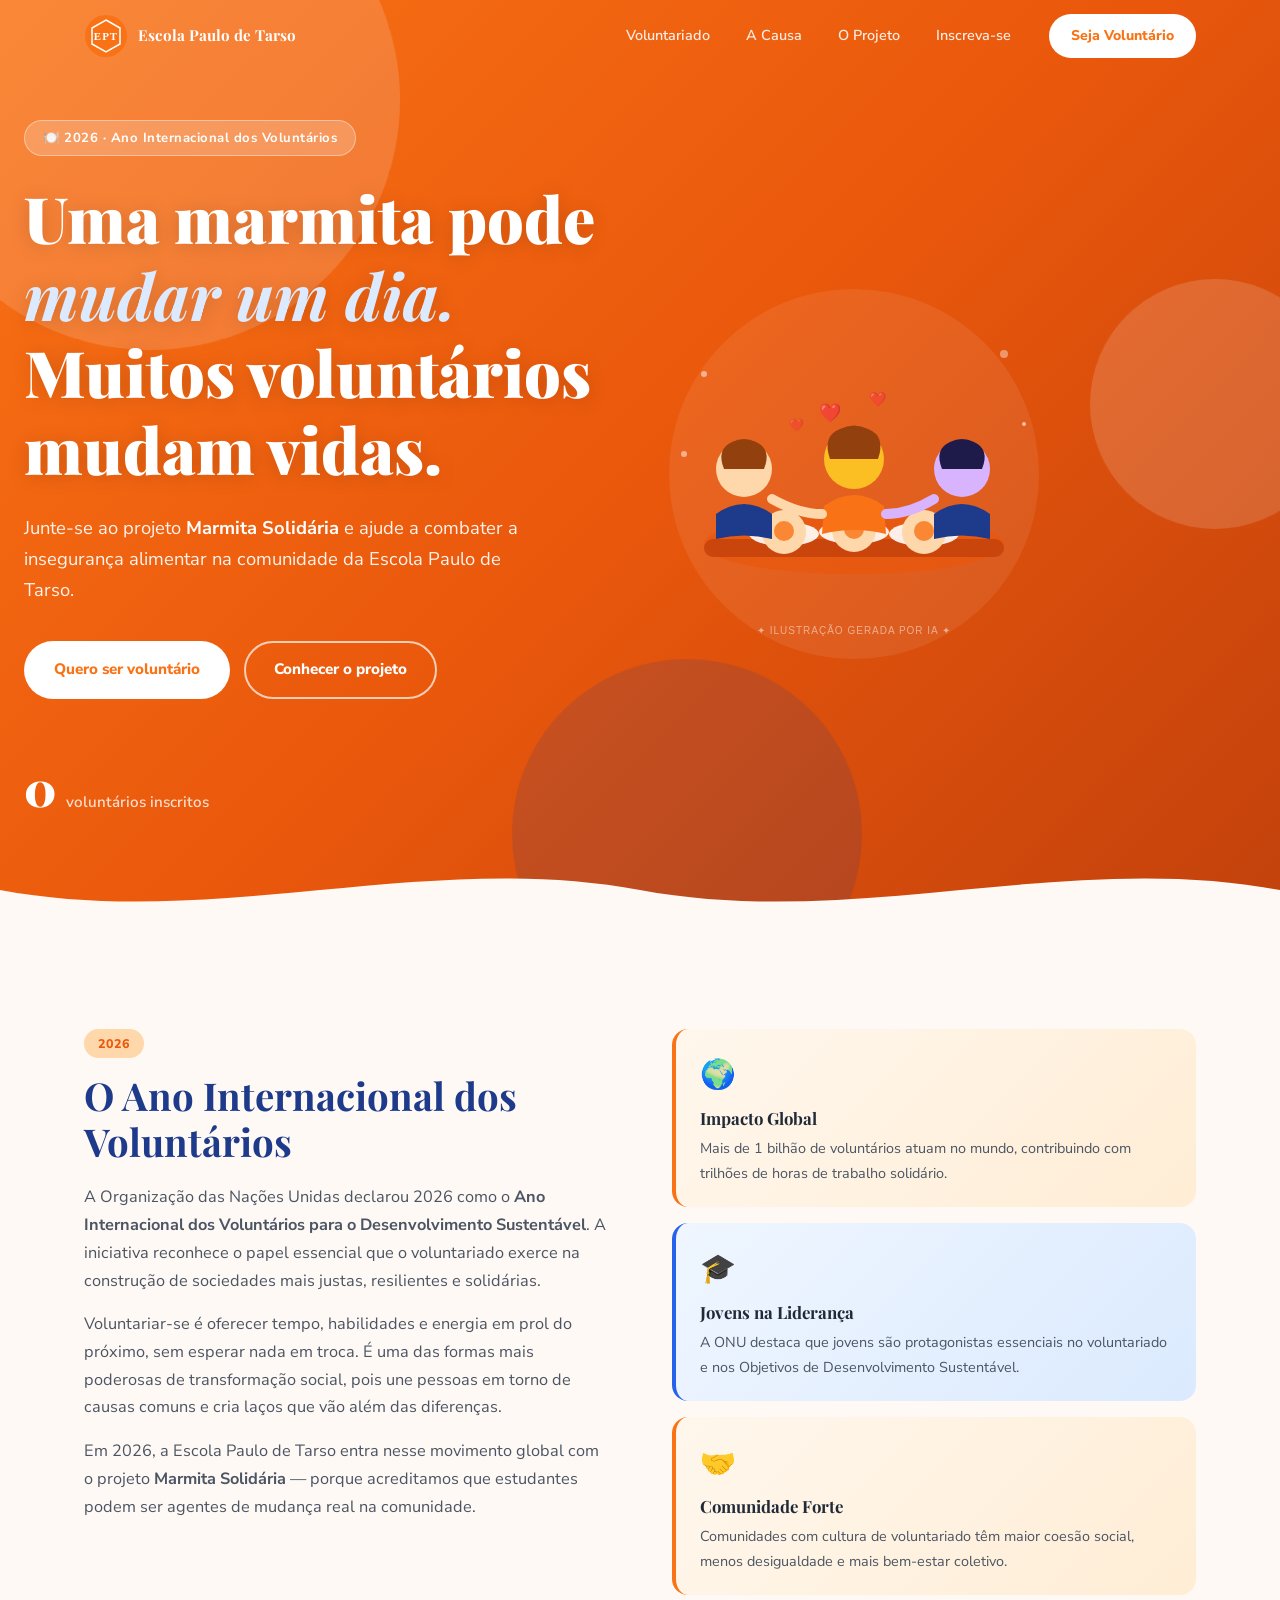
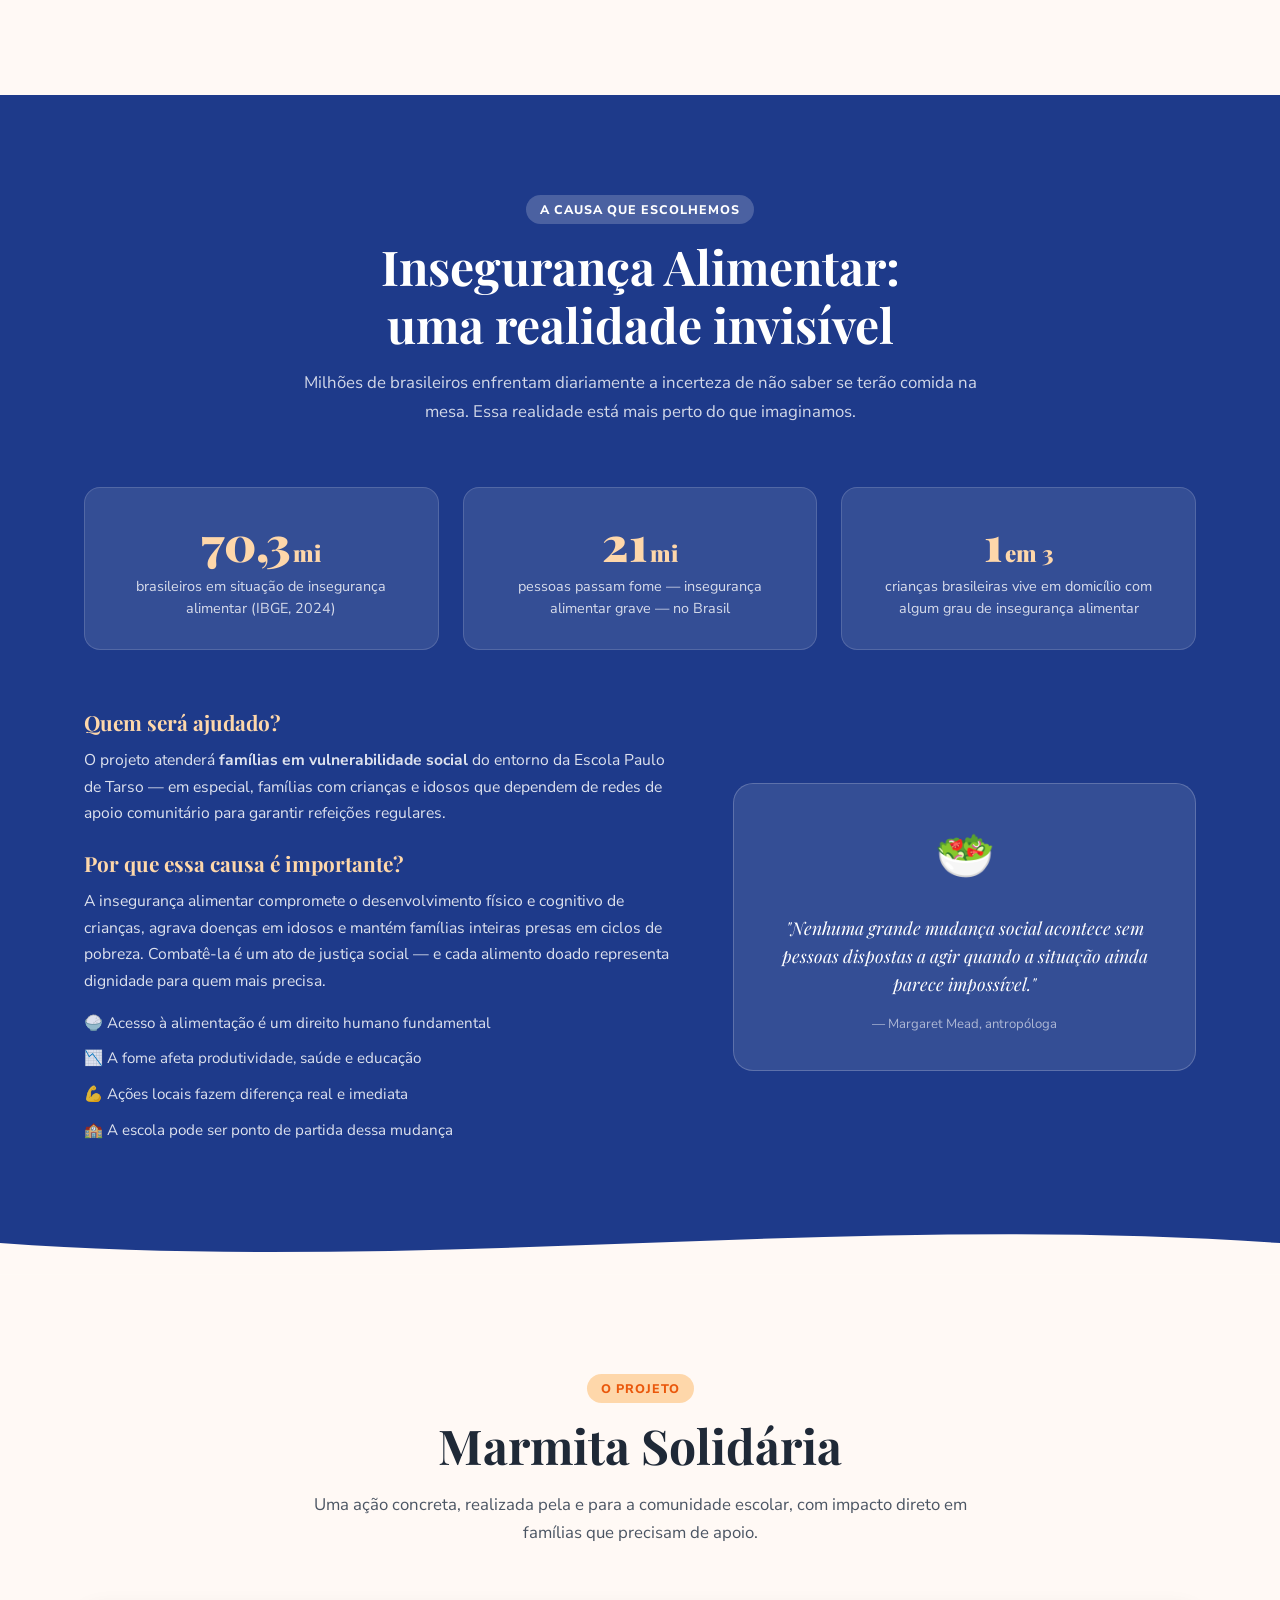
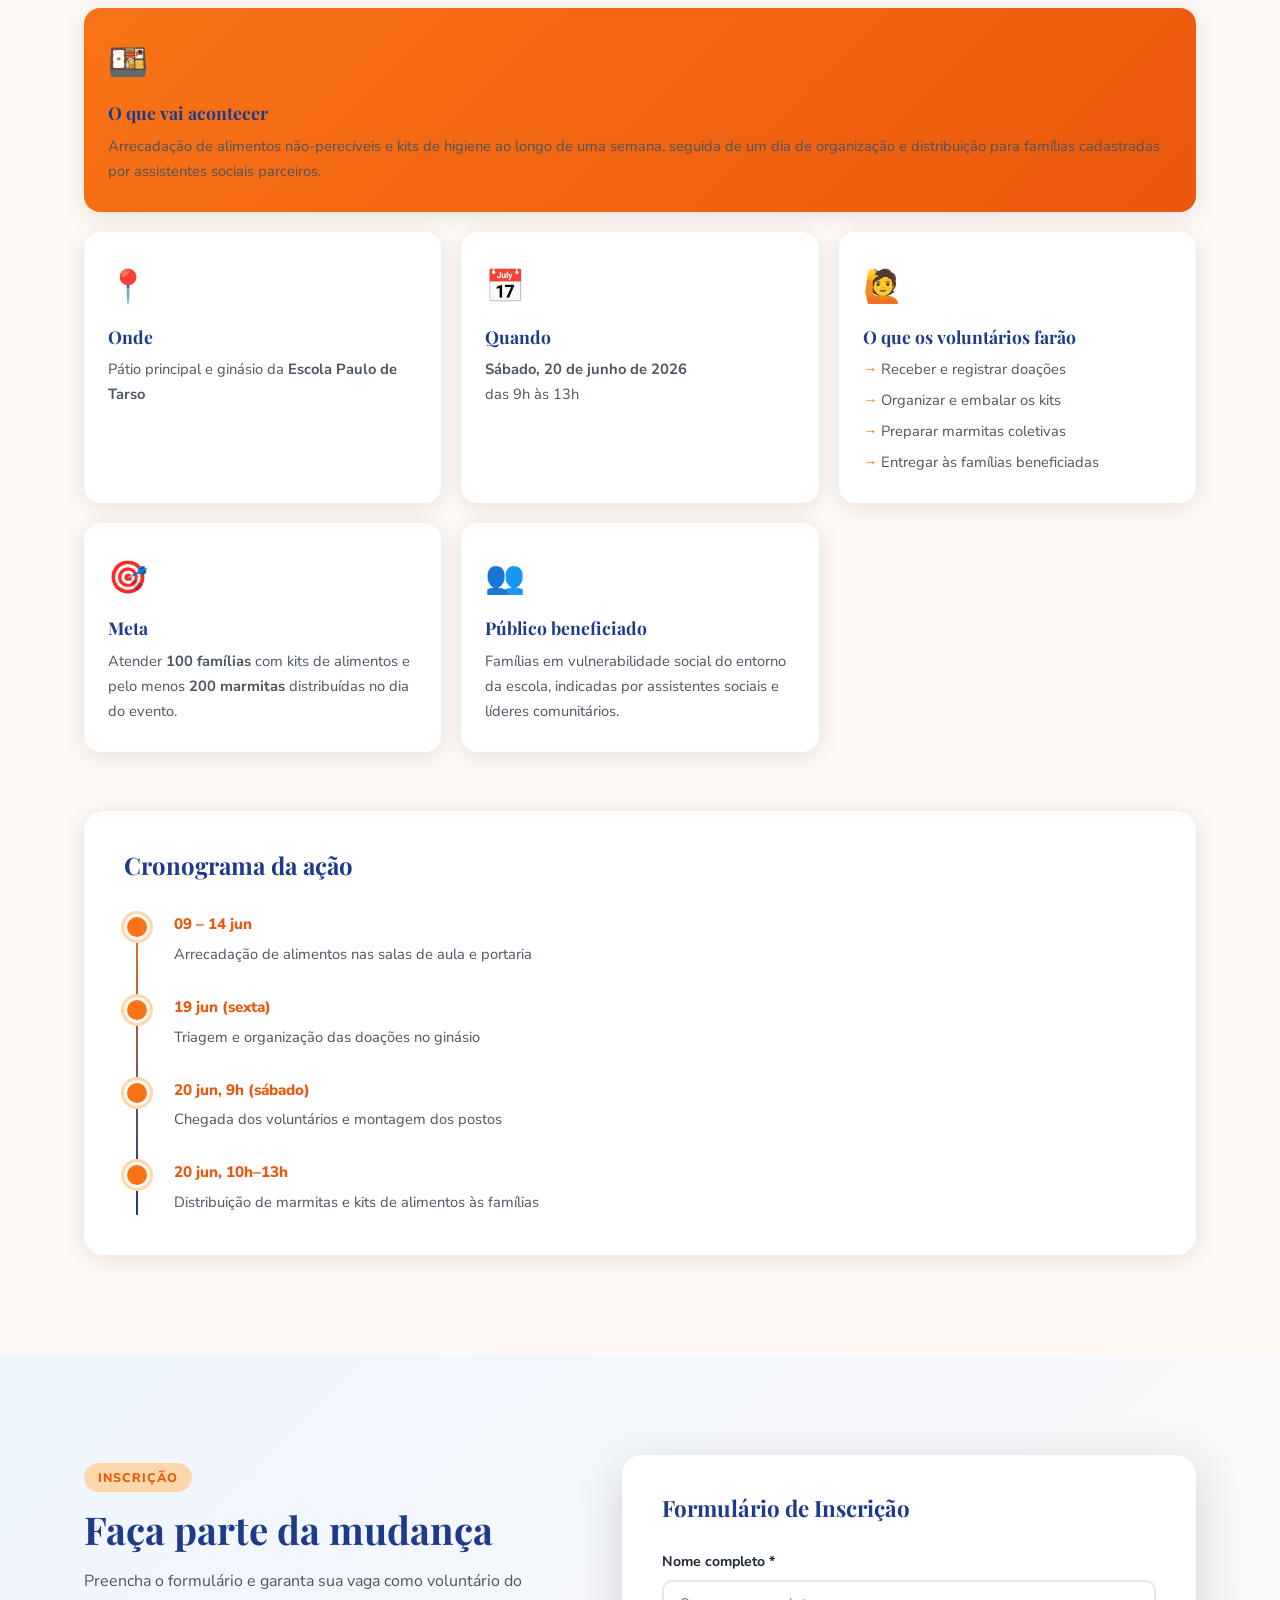
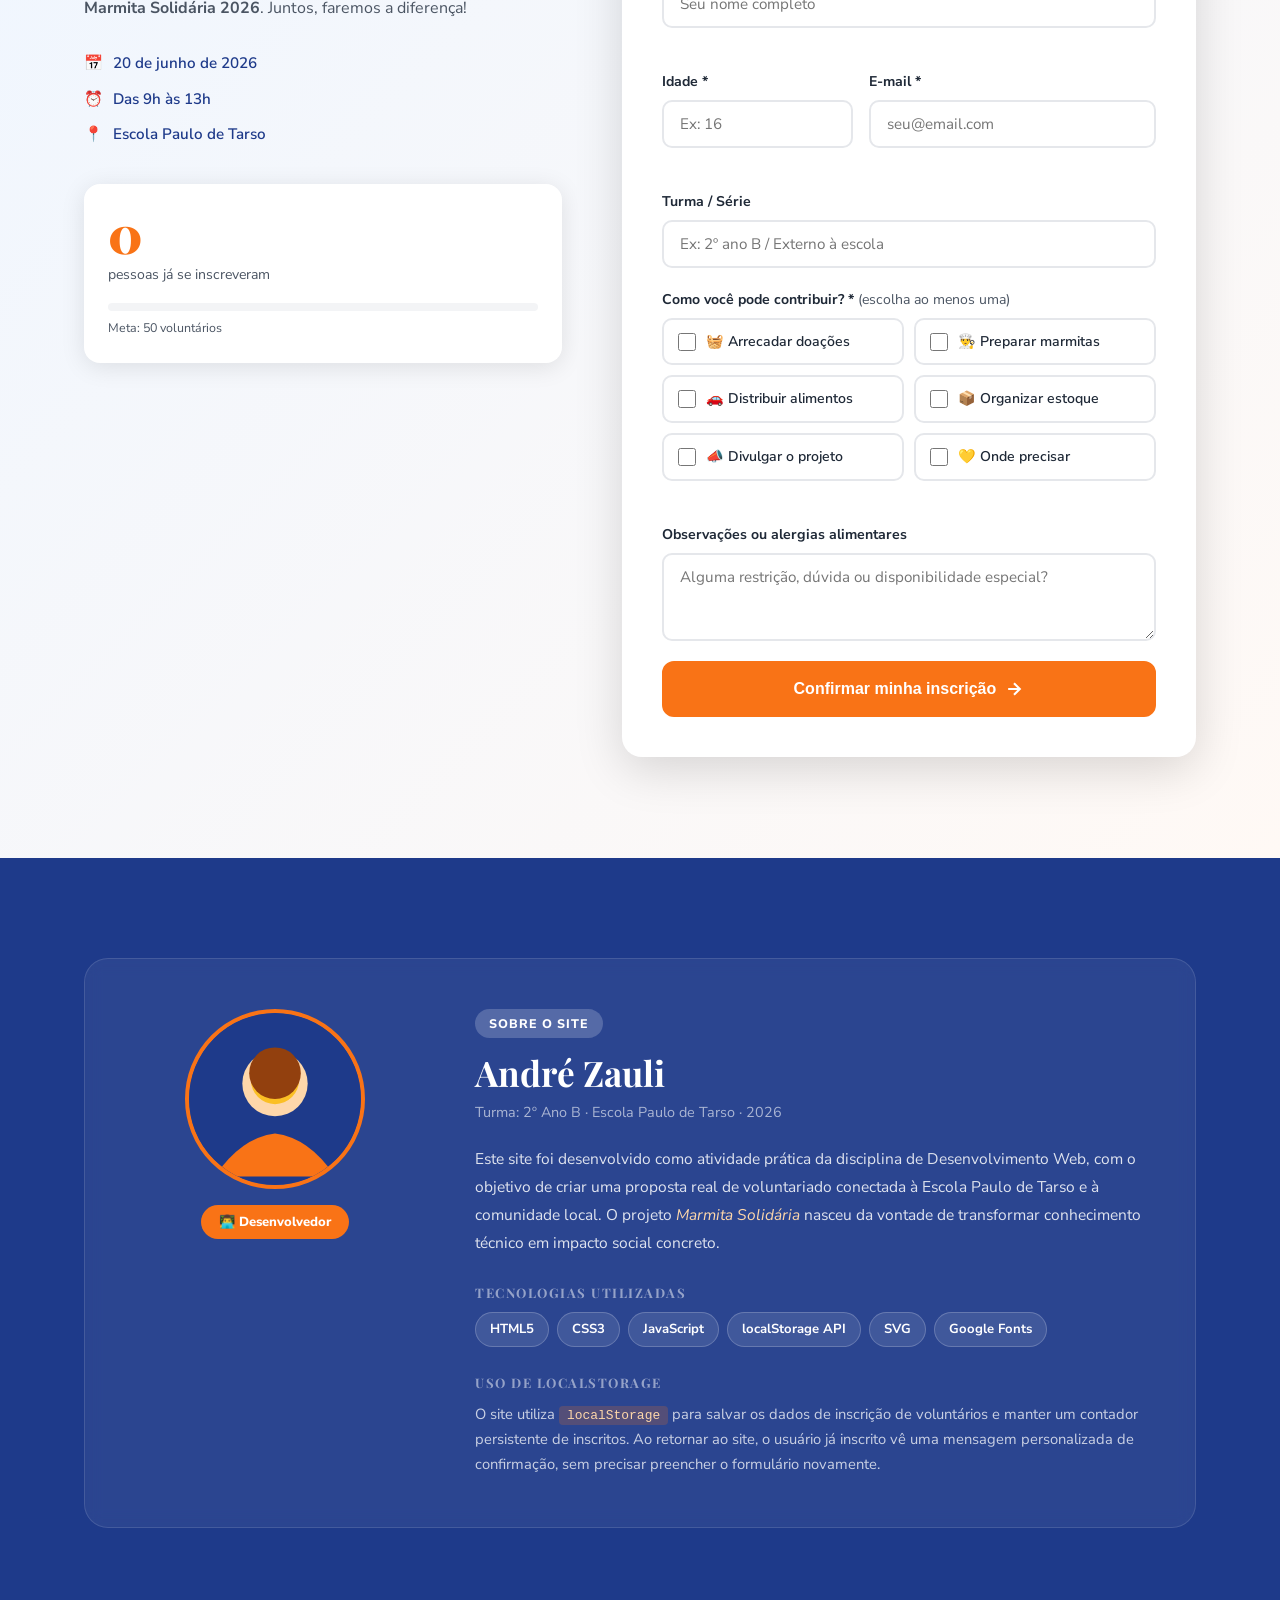
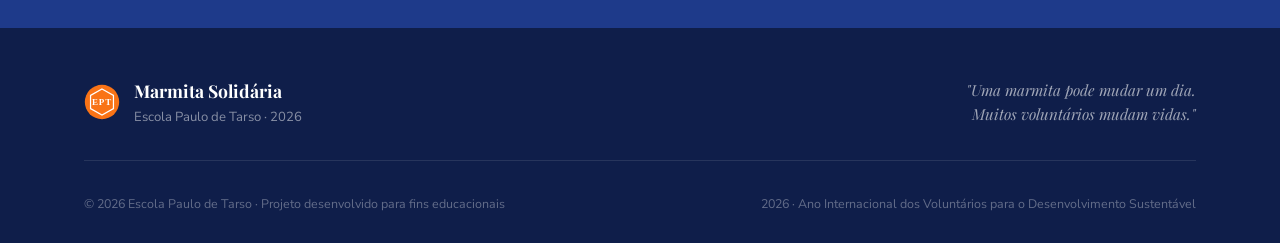
==== atividade_felipe/index.html @ 2a16c759 "atividade feita junto com a pasta" ====
<!DOCTYPE html>
<html lang="pt-BR">
<head>
  <meta charset="UTF-8" />
  <meta name="viewport" content="width=device-width, initial-scale=1.0" />
  <title>Marmita Solidária · Escola Paulo de Tarso</title>
  <link rel="preconnect" href="https://fonts.googleapis.com" />
  <link rel="preconnect" href="https://fonts.gstatic.com" crossorigin />
  <link href="https://fonts.googleapis.com/css2?family=Playfair+Display:ital,wght@0,700;0,900;1,400&family=Nunito+Sans:wght@300;400;600;700;800&display=swap" rel="stylesheet" />
  <link rel="stylesheet" href="style.css" />
</head>
<body>

  <!-- ═══════════ NAVBAR ═══════════ -->
  <nav id="navbar">
    <div class="nav-container">
      <a href="#hero" class="nav-logo">
        <svg width="44" height="44" viewBox="0 0 44 44" xmlns="http://www.w3.org/2000/svg">
          <circle cx="22" cy="22" r="21" fill="#F97316"/>
          <path d="M22 6 L36 14 L36 30 L22 38 L8 30 L8 14 Z" fill="none" stroke="#fff" stroke-width="1.5"/>
          <text x="22" y="26" text-anchor="middle" font-family="serif" font-weight="900" font-size="11" fill="#fff" letter-spacing="1">EPT</text>
        </svg>
        <span>Escola Paulo de Tarso</span>
      </a>
      <ul class="nav-links" id="navLinks">
        <li><a href="#voluntariado">Voluntariado</a></li>
        <li><a href="#causa">A Causa</a></li>
        <li><a href="#projeto">O Projeto</a></li>
        <li><a href="#formulario">Inscreva-se</a></li>
      </ul>
      <a href="#formulario" class="nav-cta">Seja Voluntário</a>
      <button class="nav-toggle" id="navToggle" aria-label="Abrir menu">
        <span></span><span></span><span></span>
      </button>
    </div>
  </nav>

  <!-- ═══════════ HERO ═══════════ -->
  <section id="hero">
    <div class="hero-blobs">
      <div class="blob b1"></div>
      <div class="blob b2"></div>
      <div class="blob b3"></div>
    </div>

    <div class="hero-content">
      <span class="badge">🍽️ 2026 · Ano Internacional dos Voluntários</span>
      <h1>
        Uma marmita pode<br>
        <em>mudar um dia.</em><br>
        Muitos voluntários<br>
        mudam vidas.
      </h1>
      <p class="hero-sub">
        Junte-se ao projeto <strong>Marmita Solidária</strong> e ajude a combater
        a insegurança alimentar na comunidade da Escola Paulo de Tarso.
      </p>
      <div class="hero-btns">
        <a href="#formulario" class="btn btn-white">Quero ser voluntário</a>
        <a href="#projeto" class="btn btn-outline-white">Conhecer o projeto</a>
      </div>
      <div class="hero-counter">
        <span class="counter-num" id="heroCounter">0</span>
        <span class="counter-lbl">voluntários inscritos</span>
      </div>
    </div>

    <!-- Ilustração SVG estilo IA -->
    <div class="hero-art" aria-label="Ilustração gerada por IA: comunidade compartilhando refeições">
      <svg viewBox="0 0 420 400" xmlns="http://www.w3.org/2000/svg" role="img">
        <title>Comunidade solidária compartilhando alimentos</title>
        <!-- BG circle -->
        <circle cx="210" cy="200" r="185" fill="rgba(255,255,255,0.08)"/>
        <!-- Table -->
        <ellipse cx="210" cy="270" rx="150" ry="30" fill="#EA580C" opacity="0.7"/>
        <rect x="60" y="265" width="300" height="18" rx="9" fill="#C2410C" opacity="0.8"/>
        <!-- Plates -->
        <ellipse cx="140" cy="260" rx="35" ry="12" fill="#fff" opacity="0.9"/>
        <ellipse cx="210" cy="258" rx="35" ry="12" fill="#fff" opacity="0.9"/>
        <ellipse cx="280" cy="260" rx="35" ry="12" fill="#fff" opacity="0.9"/>
        <circle cx="140" cy="258" r="22" fill="#FED7AA"/>
        <circle cx="210" cy="256" r="22" fill="#FED7AA"/>
        <circle cx="280" cy="258" r="22" fill="#FED7AA"/>
        <!-- Food details -->
        <circle cx="140" cy="257" r="10" fill="#F97316" opacity="0.8"/>
        <circle cx="210" cy="255" r="10" fill="#F97316" opacity="0.8"/>
        <circle cx="280" cy="257" r="10" fill="#F97316" opacity="0.8"/>
        <!-- Person left -->
        <circle cx="100" cy="195" r="28" fill="#FED7AA"/>
        <path d="M72 240 Q100 220 128 240 L128 265 Q100 258 72 265 Z" fill="#1e3a8a"/>
        <path d="M80 195 Q72 175 88 168 Q100 162 112 168 Q128 175 120 195" fill="#92400e"/>
        <!-- Person center -->
        <circle cx="210" cy="185" r="30" fill="#FBBF24"/>
        <path d="M180 232 Q210 210 240 232 L242 260 Q210 252 178 260 Z" fill="#F97316"/>
        <path d="M186 185 Q178 162 196 155 Q210 148 224 155 Q242 162 234 185" fill="#92400e"/>
        <!-- Person right -->
        <circle cx="318" cy="195" r="28" fill="#D8B4FE"/>
        <path d="M290 240 Q318 220 346 240 L346 265 Q318 258 290 265 Z" fill="#1e3a8a"/>
        <path d="M298 195 Q290 175 306 168 Q318 162 330 168 Q346 175 338 195" fill="#1e1b4b"/>
        <!-- Arms reaching toward center -->
        <path d="M128 225 Q155 240 178 240" stroke="#FED7AA" stroke-width="10" fill="none" stroke-linecap="round"/>
        <path d="M242 240 Q265 240 290 225" stroke="#D8B4FE" stroke-width="10" fill="none" stroke-linecap="round"/>
        <!-- Hearts floating -->
        <text x="175" y="145" font-size="18" fill="#fff" opacity="0.9">❤️</text>
        <text x="225" y="130" font-size="14" fill="#fff" opacity="0.7">❤️</text>
        <text x="145" y="155" font-size="12" fill="#fff" opacity="0.6">❤️</text>
        <!-- Stars -->
        <circle cx="60" cy="100" r="3" fill="#fff" opacity="0.5"/>
        <circle cx="360" cy="80" r="4" fill="#fff" opacity="0.4"/>
        <circle cx="380" cy="150" r="2" fill="#fff" opacity="0.6"/>
        <circle cx="40" cy="180" r="3" fill="#fff" opacity="0.5"/>
        <!-- Label -->
        <text x="210" y="360" text-anchor="middle" font-family="sans-serif" font-size="10" fill="rgba(255,255,255,0.5)" letter-spacing="1">✦ ILUSTRAÇÃO GERADA POR IA ✦</text>
      </svg>
    </div>

    <div class="wave-bottom">
      <svg viewBox="0 0 1440 90" xmlns="http://www.w3.org/2000/svg" preserveAspectRatio="none">
        <path d="M0,45 C240,90 480,0 720,45 C960,90 1200,0 1440,45 L1440,90 L0,90 Z" fill="#fff9f5"/>
      </svg>
    </div>
  </section>

  <!-- ═══════════ ANO DO VOLUNTARIADO ═══════════ -->
  <section id="voluntariado" class="section-light">
    <div class="container">
      <div class="two-col reveal">
        <div class="col-text">
          <span class="section-tag">2026</span>
          <h2>O Ano Internacional dos Voluntários</h2>
          <p>
            A Organização das Nações Unidas declarou 2026 como o
            <strong>Ano Internacional dos Voluntários para o Desenvolvimento Sustentável</strong>.
            A iniciativa reconhece o papel essencial que o voluntariado exerce na construção de
            sociedades mais justas, resilientes e solidárias.
          </p>
          <p>
            Voluntariar-se é oferecer tempo, habilidades e energia em prol do próximo, sem
            esperar nada em troca. É uma das formas mais poderosas de transformação social,
            pois une pessoas em torno de causas comuns e cria laços que vão além das diferenças.
          </p>
          <p>
            Em 2026, a Escola Paulo de Tarso entra nesse movimento global com o projeto
            <strong>Marmita Solidária</strong> — porque acreditamos que estudantes podem
            ser agentes de mudança real na comunidade.
          </p>
        </div>
        <div class="col-cards">
          <div class="info-card ic-orange">
            <div class="ic-icon">🌍</div>
            <h3>Impacto Global</h3>
            <p>Mais de 1 bilhão de voluntários atuam no mundo, contribuindo com trilhões de horas de trabalho solidário.</p>
          </div>
          <div class="info-card ic-blue">
            <div class="ic-icon">🎓</div>
            <h3>Jovens na Liderança</h3>
            <p>A ONU destaca que jovens são protagonistas essenciais no voluntariado e nos Objetivos de Desenvolvimento Sustentável.</p>
          </div>
          <div class="info-card ic-orange">
            <div class="ic-icon">🤝</div>
            <h3>Comunidade Forte</h3>
            <p>Comunidades com cultura de voluntariado têm maior coesão social, menos desigualdade e mais bem-estar coletivo.</p>
          </div>
        </div>
      </div>
    </div>
  </section>

  <!-- ═══════════ A CAUSA ═══════════ -->
  <section id="causa" class="section-blue">
    <div class="container">
      <div class="section-header reveal">
        <span class="section-tag tag-light">A causa que escolhemos</span>
        <h2>Insegurança Alimentar:<br>uma realidade invisível</h2>
        <p class="section-desc">
          Milhões de brasileiros enfrentam diariamente a incerteza de não saber se terão
          comida na mesa. Essa realidade está mais perto do que imaginamos.
        </p>
      </div>

      <div class="stats-grid reveal">
        <div class="stat-card">
          <div class="stat-num">70,3<span>mi</span></div>
          <div class="stat-txt">brasileiros em situação de insegurança alimentar (IBGE, 2024)</div>
        </div>
        <div class="stat-card">
          <div class="stat-num">21<span>mi</span></div>
          <div class="stat-txt">pessoas passam fome — insegurança alimentar grave — no Brasil</div>
        </div>
        <div class="stat-card">
          <div class="stat-num">1<span>em 3</span></div>
          <div class="stat-txt">crianças brasileiras vive em domicílio com algum grau de insegurança alimentar</div>
        </div>
      </div>

      <div class="causa-detail reveal">
        <div class="causa-text">
          <h3>Quem será ajudado?</h3>
          <p>
            O projeto atenderá <strong>famílias em vulnerabilidade social</strong> do entorno
            da Escola Paulo de Tarso — em especial, famílias com crianças e idosos que
            dependem de redes de apoio comunitário para garantir refeições regulares.
          </p>
          <h3>Por que essa causa é importante?</h3>
          <p>
            A insegurança alimentar compromete o desenvolvimento físico e cognitivo de crianças,
            agrava doenças em idosos e mantém famílias inteiras presas em ciclos de pobreza.
            Combatê-la é um ato de justiça social — e cada alimento doado representa dignidade
            para quem mais precisa.
          </p>
          <ul class="causa-list">
            <li>🍚 Acesso à alimentação é um direito humano fundamental</li>
            <li>📉 A fome afeta produtividade, saúde e educação</li>
            <li>💪 Ações locais fazem diferença real e imediata</li>
            <li>🏫 A escola pode ser ponto de partida dessa mudança</li>
          </ul>
        </div>
        <div class="causa-visual">
          <div class="dado-destaque">
            <div class="dado-icone">🥗</div>
            <blockquote>
              "Nenhuma grande mudança social acontece sem pessoas dispostas a agir
              quando a situação ainda parece impossível."
            </blockquote>
            <cite>— Margaret Mead, antropóloga</cite>
          </div>
        </div>
      </div>
    </div>
    <div class="wave-bottom-blue">
      <svg viewBox="0 0 1440 70" xmlns="http://www.w3.org/2000/svg" preserveAspectRatio="none">
        <path d="M0,35 C480,70 960,0 1440,35 L1440,70 L0,70 Z" fill="#fff9f5"/>
      </svg>
    </div>
  </section>

  <!-- ═══════════ O PROJETO ═══════════ -->
  <section id="projeto" class="section-light">
    <div class="container">
      <div class="section-header reveal">
        <span class="section-tag">O Projeto</span>
        <h2>Marmita Solidária</h2>
        <p class="section-desc">
          Uma ação concreta, realizada pela e para a comunidade escolar,
          com impacto direto em famílias que precisam de apoio.
        </p>
      </div>

      <div class="projeto-grid reveal">
        <div class="proj-card pc-main">
          <div class="pc-icon">🍱</div>
          <h3>O que vai acontecer</h3>
          <p>
            Arrecadação de alimentos não-perecíveis e kits de higiene ao longo de
            uma semana, seguida de um dia de organização e distribuição para famílias
            cadastradas por assistentes sociais parceiros.
          </p>
        </div>
        <div class="proj-card">
          <div class="pc-icon">📍</div>
          <h3>Onde</h3>
          <p>Pátio principal e ginásio da <strong>Escola Paulo de Tarso</strong></p>
        </div>
        <div class="proj-card">
          <div class="pc-icon">📅</div>
          <h3>Quando</h3>
          <p><strong>Sábado, 20 de junho de 2026</strong><br>das 9h às 13h</p>
        </div>
        <div class="proj-card">
          <div class="pc-icon">🙋</div>
          <h3>O que os voluntários farão</h3>
          <ul>
            <li>Receber e registrar doações</li>
            <li>Organizar e embalar os kits</li>
            <li>Preparar marmitas coletivas</li>
            <li>Entregar às famílias beneficiadas</li>
          </ul>
        </div>
        <div class="proj-card">
          <div class="pc-icon">🎯</div>
          <h3>Meta</h3>
          <p>Atender <strong>100 famílias</strong> com kits de alimentos e pelo menos <strong>200 marmitas</strong> distribuídas no dia do evento.</p>
        </div>
        <div class="proj-card">
          <div class="pc-icon">👥</div>
          <h3>Público beneficiado</h3>
          <p>Famílias em vulnerabilidade social do entorno da escola, indicadas por assistentes sociais e líderes comunitários.</p>
        </div>
      </div>

      <div class="cronograma reveal">
        <h3>Cronograma da ação</h3>
        <div class="timeline">
          <div class="tl-item">
            <div class="tl-dot"></div>
            <div class="tl-content">
              <strong>09 – 14 jun</strong>
              <span>Arrecadação de alimentos nas salas de aula e portaria</span>
            </div>
          </div>
          <div class="tl-item">
            <div class="tl-dot"></div>
            <div class="tl-content">
              <strong>19 jun (sexta)</strong>
              <span>Triagem e organização das doações no ginásio</span>
            </div>
          </div>
          <div class="tl-item">
            <div class="tl-dot"></div>
            <div class="tl-content">
              <strong>20 jun, 9h (sábado)</strong>
              <span>Chegada dos voluntários e montagem dos postos</span>
            </div>
          </div>
          <div class="tl-item">
            <div class="tl-dot"></div>
            <div class="tl-content">
              <strong>20 jun, 10h–13h</strong>
              <span>Distribuição de marmitas e kits de alimentos às famílias</span>
            </div>
          </div>
        </div>
      </div>
    </div>
  </section>

  <!-- ═══════════ FORMULÁRIO ═══════════ -->
  <section id="formulario" class="section-form">
    <div class="container">
      <div class="form-wrap reveal">
        <div class="form-info">
          <span class="section-tag">Inscrição</span>
          <h2>Faça parte da mudança</h2>
          <p>
            Preencha o formulário e garanta sua vaga como voluntário do
            <strong>Marmita Solidária 2026</strong>. Juntos, faremos a diferença!
          </p>
          <div class="form-details">
            <div class="fd-item">📅 <span>20 de junho de 2026</span></div>
            <div class="fd-item">⏰ <span>Das 9h às 13h</span></div>
            <div class="fd-item">📍 <span>Escola Paulo de Tarso</span></div>
          </div>
          <!-- Contador de voluntários -->
          <div class="vol-counter">
            <div class="vc-num" id="formCounter">0</div>
            <div class="vc-txt">pessoas já se inscreveram</div>
            <div class="vc-bar"><div class="vc-fill" id="vcFill"></div></div>
            <div class="vc-meta">Meta: 50 voluntários</div>
          </div>
        </div>

        <div class="form-box" id="formBox">
          <!-- Mensagem de já inscrito (oculta por padrão) -->
          <div class="already-msg" id="alreadyMsg" style="display:none;">
            <div class="am-icon">🎉</div>
            <h3>Você já está inscrito!</h3>
            <p id="alreadyName">Obrigado por fazer parte do Marmita Solidária 2026!</p>
            <p class="am-sub">Nos vemos no dia <strong>20 de junho</strong> às 9h. Fique atento ao e-mail com mais detalhes.</p>
            <button class="btn btn-orange" id="cancelBtn">Cancelar minha inscrição</button>
          </div>

          <!-- Formulário -->
          <form id="volunteerForm" novalidate>
            <h3>Formulário de Inscrição</h3>

            <div class="field-group">
              <label for="nome">Nome completo *</label>
              <input type="text" id="nome" name="nome" placeholder="Seu nome completo" required />
              <span class="field-err" id="err-nome"></span>
            </div>

            <div class="field-row">
              <div class="field-group">
                <label for="idade">Idade *</label>
                <input type="number" id="idade" name="idade" placeholder="Ex: 16" min="10" max="99" required />
                <span class="field-err" id="err-idade"></span>
              </div>
              <div class="field-group">
                <label for="email">E-mail *</label>
                <input type="email" id="email" name="email" placeholder="seu@email.com" required />
                <span class="field-err" id="err-email"></span>
              </div>
            </div>

            <div class="field-group">
              <label for="turma">Turma / Série</label>
              <input type="text" id="turma" name="turma" placeholder="Ex: 2º ano B / Externo à escola" />
            </div>

            <!-- Campo personalizado da causa: contribuição -->
            <div class="field-group">
              <label>Como você pode contribuir? * <span class="field-hint">(escolha ao menos uma)</span></label>
              <div class="checkbox-grid">
                <label class="check-item">
                  <input type="checkbox" name="contribuicao" value="arrecadar" />
                  <span>🧺 Arrecadar doações</span>
                </label>
                <label class="check-item">
                  <input type="checkbox" name="contribuicao" value="preparar" />
                  <span>👨‍🍳 Preparar marmitas</span>
                </label>
                <label class="check-item">
                  <input type="checkbox" name="contribuicao" value="distribuir" />
                  <span>🚗 Distribuir alimentos</span>
                </label>
                <label class="check-item">
                  <input type="checkbox" name="contribuicao" value="organizar" />
                  <span>📦 Organizar estoque</span>
                </label>
                <label class="check-item">
                  <input type="checkbox" name="contribuicao" value="divulgar" />
                  <span>📣 Divulgar o projeto</span>
                </label>
                <label class="check-item">
                  <input type="checkbox" name="contribuicao" value="qualquer" />
                  <span>💛 Onde precisar</span>
                </label>
              </div>
              <span class="field-err" id="err-contrib"></span>
            </div>

            <div class="field-group">
              <label for="obs">Observações ou alergias alimentares</label>
              <textarea id="obs" name="obs" rows="3" placeholder="Alguma restrição, dúvida ou disponibilidade especial?"></textarea>
            </div>

            <button type="submit" class="btn btn-orange btn-full">
              <span>Confirmar minha inscrição</span>
              <svg width="20" height="20" viewBox="0 0 24 24" fill="none" stroke="currentColor" stroke-width="2.5">
                <path d="M5 12h14M12 5l7 7-7 7"/>
              </svg>
            </button>
          </form>

          <!-- Mensagem de sucesso (oculta por padrão) -->
          <div class="success-msg" id="successMsg" style="display:none;">
            <div class="sm-icon">✅</div>
            <h3>Inscrição confirmada!</h3>
            <p id="successName">Obrigado, voluntário!</p>
            <p>Você receberá detalhes no e-mail cadastrado. Nos vemos no dia <strong>20 de junho</strong>!</p>
          </div>
        </div>
      </div>
    </div>
  </section>

  <!-- ═══════════ DESENVOLVEDOR ═══════════ -->
  <section id="desenvolvedor" class="section-dev">
    <div class="container">
      <div class="dev-card reveal">
        <div class="dev-photo">
          <!-- Foto do desenvolvedor / grupo -->
          <svg viewBox="0 0 200 200" xmlns="http://www.w3.org/2000/svg" aria-label="Foto do desenvolvedor">
            <circle cx="100" cy="100" r="100" fill="#1e3a8a"/>
            <circle cx="100" cy="82" r="38" fill="#FED7AA"/>
            <path d="M30 190 Q60 145 100 140 Q140 145 170 190" fill="#F97316"/>
            <circle cx="100" cy="78" r="28" fill="#FBBF24"/>
            <circle cx="100" cy="70" r="30" fill="#92400e"/>
          </svg>
          <div class="dev-badge">👨‍💻 Desenvolvedor</div>
        </div>
        <div class="dev-info">
          <span class="section-tag tag-light">Sobre o site</span>
          <h2>André Zauli</h2>
          <p class="dev-turma">Turma: 2º Ano B · Escola Paulo de Tarso · 2026</p>
          <p class="dev-desc">
            Este site foi desenvolvido como atividade prática da disciplina de
            Desenvolvimento Web, com o objetivo de criar uma proposta real de
            voluntariado conectada à Escola Paulo de Tarso e à comunidade local.
            O projeto <em>Marmita Solidária</em> nasceu da vontade de transformar
            conhecimento técnico em impacto social concreto.
          </p>
          <div class="dev-tech">
            <h4>Tecnologias utilizadas</h4>
            <div class="tech-tags">
              <span class="tag">HTML5</span>
              <span class="tag">CSS3</span>
              <span class="tag">JavaScript</span>
              <span class="tag">localStorage API</span>
              <span class="tag">SVG</span>
              <span class="tag">Google Fonts</span>
            </div>
          </div>
          <div class="dev-ls">
            <h4>Uso de localStorage</h4>
            <p>
              O site utiliza <code>localStorage</code> para salvar os dados de inscrição
              de voluntários e manter um contador persistente de inscritos. Ao retornar
              ao site, o usuário já inscrito vê uma mensagem personalizada de confirmação,
              sem precisar preencher o formulário novamente.
            </p>
          </div>
        </div>
      </div>
    </div>
  </section>

  <!-- ═══════════ FOOTER ═══════════ -->
  <footer id="footer">
    <div class="container">
      <div class="footer-top">
        <div class="footer-brand">
          <svg width="36" height="36" viewBox="0 0 44 44" xmlns="http://www.w3.org/2000/svg">
            <circle cx="22" cy="22" r="21" fill="#F97316"/>
            <path d="M22 6 L36 14 L36 30 L22 38 L8 30 L8 14 Z" fill="none" stroke="#fff" stroke-width="1.5"/>
            <text x="22" y="26" text-anchor="middle" font-family="serif" font-weight="900" font-size="11" fill="#fff" letter-spacing="1">EPT</text>
          </svg>
          <div>
            <strong>Marmita Solidária</strong>
            <span>Escola Paulo de Tarso · 2026</span>
          </div>
        </div>
        <p class="footer-slogan">
          "Uma marmita pode mudar um dia.<br>Muitos voluntários mudam vidas."
        </p>
      </div>
      <div class="footer-bottom">
        <p>© 2026 Escola Paulo de Tarso · Projeto desenvolvido para fins educacionais</p>
        <p>2026 · Ano Internacional dos Voluntários para o Desenvolvimento Sustentável</p>
      </div>
    </div>
  </footer>

  <script src="script.js"></script>
</body>
</html>
---- atividade_felipe/style.css ----
/* ═══════════════════════════════════════════
   MARMITA SOLIDÁRIA · Escola Paulo de Tarso
   style.css — Paleta: Laranja, Azul, Branco
═══════════════════════════════════════════ */

/* ── Variáveis ── */
:root {
  --orange:     #F97316;
  --orange-dark:#EA580C;
  --orange-lt:  #FED7AA;
  --blue:       #1e3a8a;
  --blue-mid:   #2563eb;
  --blue-lt:    #dbeafe;
  --white:      #ffffff;
  --warm-bg:    #fff9f5;
  --gray-100:   #f3f4f6;
  --gray-600:   #4b5563;
  --gray-800:   #1f2937;
  --radius:     16px;
  --shadow:     0 4px 24px rgba(0,0,0,0.10);
  --shadow-lg:  0 12px 48px rgba(0,0,0,0.15);
  --transition: 0.3s cubic-bezier(.4,0,.2,1);
}

/* ── Reset & Base ── */
*, *::before, *::after { box-sizing: border-box; margin: 0; padding: 0; }

html { 
  scroll-behavior: smooth;
  scroll-padding-top: 88px;
}

/* Respeitar preferências de acessibilidade */
@media (prefers-reduced-motion: reduce) {
  *, *::before, *::after {
    animation-duration: 0.01ms !important;
    animation-iteration-count: 1 !important;
    transition-duration: 0.01ms !important;
    scroll-behavior: auto !important;
  }
}

body {
  font-family: 'Nunito Sans', sans-serif;
  color: var(--gray-800);
  background: var(--warm-bg);
  line-height: 1.7;
  overflow-x: hidden;
  -webkit-font-smoothing: antialiased;
  -moz-osx-font-smoothing: grayscale;
}

h1, h2, h3, h4 {
  font-family: 'Playfair Display', Georgia, serif;
  line-height: 1.2;
}

a { text-decoration: none; color: inherit; }
ul { list-style: none; }
img, svg { display: block; }
textarea, input, select { font-family: inherit; }

.container {
  max-width: 1160px;
  margin: 0 auto;
  padding: 0 24px;
}

/* ── Reveal animations ── */
.reveal {
  opacity: 0;
  transform: translateY(36px);
  transition: opacity 0.65s cubic-bezier(0.25, 0.46, 0.45, 0.94), transform 0.65s cubic-bezier(0.25, 0.46, 0.45, 0.94);
  will-change: opacity, transform;
}
.reveal.visible {
  opacity: 1;
  transform: translateY(0);
}

/* ══════════════ NAVBAR ══════════════ */
#navbar {
  position: fixed;
  top: 0; left: 0; right: 0;
  z-index: 1000;
  transition: background var(--transition), box-shadow var(--transition);
  padding: 0;
}

#navbar.scrolled {
  background: rgba(255,255,255,0.96);
  backdrop-filter: blur(12px);
  box-shadow: 0 2px 20px rgba(0,0,0,0.08);
}

.nav-container {
  max-width: 1160px;
  margin: 0 auto;
  padding: 0 24px;
  height: 72px;
  display: flex;
  align-items: center;
  gap: 24px;
}

.nav-logo {
  display: flex;
  align-items: center;
  gap: 10px;
  font-family: 'Playfair Display', serif;
  font-weight: 700;
  font-size: 0.95rem;
  color: var(--white);
  transition: color var(--transition);
  white-space: nowrap;
}

#navbar.scrolled .nav-logo { color: var(--blue); }

.nav-logo svg { flex-shrink: 0; }

.nav-links {
  display: flex;
  gap: 8px;
  margin-left: auto;
}

.nav-links a {
  padding: 8px 14px;
  border-radius: 8px;
  font-weight: 600;
  font-size: 0.9rem;
  color: rgba(255,255,255,0.88);
  transition: color var(--transition), background var(--transition);
}

.nav-links a:focus-visible {
  outline: 2px solid #dbeafe;
  outline-offset: 2px;
  border-radius: 6px;
}

.nav-links a:hover { 
  color: var(--white); 
  background: rgba(255,255,255,0.12);
}

#navbar.scrolled .nav-links a { 
  color: var(--gray-600);
}

#navbar.scrolled .nav-links a:focus-visible {
  outline-color: var(--blue);
}

#navbar.scrolled .nav-links a:hover { 
  color: var(--blue); 
  background: var(--blue-lt);
}

.nav-cta {
  padding: 10px 22px;
  background: var(--white);
  color: var(--orange);
  border-radius: 50px;
  font-weight: 800;
  font-size: 0.88rem;
  transition: var(--transition);
  white-space: nowrap;
  flex-shrink: 0;
}

.nav-cta:focus-visible {
  outline: 2px solid #dbeafe;
  outline-offset: 2px;
}

.nav-cta:hover {
  background: var(--orange);
  color: var(--white);
  transform: translateY(-1px);
  box-shadow: 0 4px 16px rgba(249,115,22,0.4);
}

#navbar.scrolled .nav-cta {
  background: var(--orange);
  color: var(--white);
}

.nav-toggle {
  display: none;
  flex-direction: column;
  gap: 5px;
  background: none;
  border: none;
  cursor: pointer;
  padding: 6px;
  margin-left: auto;
}

.nav-toggle span {
  display: block;
  width: 24px;
  height: 2px;
  background: var(--white);
  border-radius: 2px;
  transition: var(--transition);
}

#navbar.scrolled .nav-toggle span { background: var(--blue); }

/* ══════════════ HERO ══════════════ */
#hero {
  min-height: 100vh;
  background: linear-gradient(135deg, var(--orange) 0%, var(--orange-dark) 50%, #c2410c 100%);
  display: flex;
  align-items: center;
  position: relative;
  overflow: hidden;
  padding: 120px 24px 100px;
}

.hero-blobs { position: absolute; inset: 0; pointer-events: none; }

.blob {
  position: absolute;
  border-radius: 50%;
  opacity: 0.15;
  animation: floatBlob 8s ease-in-out infinite;
  will-change: transform;
}

.b1 {
  width: 500px; height: 500px;
  background: var(--white);
  top: -150px; left: -100px;
  animation-delay: 0s;
}
.b2 {
  width: 350px; height: 350px;
  background: var(--blue);
  bottom: -80px; left: 40%;
  animation-delay: 3s;
}
.b3 {
  width: 250px; height: 250px;
  background: var(--white);
  top: 30%; right: -60px;
  animation-delay: 1.5s;
}

@keyframes floatBlob {
  0%, 100% { transform: translateY(0) scale(1); }
  50%       { transform: translateY(-30px) scale(1.04); }
}

.hero-content {
  position: relative;
  z-index: 2;
  flex: 1;
  max-width: 620px;
}

.badge {
  display: inline-block;
  background: rgba(255,255,255,0.2);
  border: 1px solid rgba(255,255,255,0.4);
  color: var(--white);
  padding: 6px 18px;
  border-radius: 50px;
  font-size: 0.82rem;
  font-weight: 700;
  letter-spacing: 0.5px;
  margin-bottom: 24px;
  backdrop-filter: blur(8px);
}

#hero h1 {
  font-size: clamp(2.4rem, 5vw, 4.2rem);
  color: var(--white);
  font-weight: 900;
  margin-bottom: 24px;
  text-shadow: 0 2px 20px rgba(0,0,0,0.15);
}

#hero h1 em {
  color: var(--blue-lt);
  font-style: italic;
  font-weight: 700;
}

.hero-sub {
  color: rgba(255,255,255,0.92);
  font-size: 1.15rem;
  margin-bottom: 36px;
  max-width: 500px;
}

.hero-sub strong { color: var(--white); }

.hero-btns {
  display: flex;
  gap: 14px;
  flex-wrap: wrap;
  margin-bottom: 48px;
}

.hero-counter {
  display: flex;
  align-items: baseline;
  gap: 10px;
}

.counter-num {
  font-family: 'Playfair Display', serif;
  font-size: 3rem;
  font-weight: 900;
  color: var(--white);
}

.counter-lbl {
  font-size: 0.95rem;
  color: rgba(255,255,255,0.8);
  font-weight: 600;
}

.hero-art {
  position: relative;
  z-index: 2;
  flex: 0 0 420px;
  max-width: 420px;
  animation: floatArt 6s ease-in-out infinite;
  will-change: transform;
}

.hero-art svg { width: 100%; height: auto; }

@keyframes floatArt {
  0%, 100% { transform: translateY(0); }
  50%       { transform: translateY(-16px); }
}

.wave-bottom {
  position: absolute;
  bottom: -1px; left: 0; right: 0;
}
.wave-bottom svg { width: 100%; height: auto; display: block; }

/* ══════════════ BOTÕES ══════════════ */
.btn {
  display: inline-flex;
  align-items: center;
  gap: 8px;
  padding: 14px 28px;
  border-radius: 50px;
  font-weight: 800;
  font-size: 0.95rem;
  cursor: pointer;
  transition: var(--transition);
  border: 2px solid transparent;
  will-change: transform, box-shadow;
  position: relative;
}

.btn:focus-visible {
  outline: 2px solid currentColor;
  outline-offset: 2px;
}

.btn-white {
  background: var(--white);
  color: var(--orange);
}
.btn-white:hover {
  background: var(--orange-dark);
  color: var(--white);
  transform: translateY(-2px);
  box-shadow: 0 8px 24px rgba(0,0,0,0.2);
}

.btn-outline-white {
  border-color: rgba(255,255,255,0.7);
  color: var(--white);
}
.btn-outline-white:hover {
  background: rgba(255,255,255,0.15);
  border-color: var(--white);
  transform: translateY(-2px);
}

.btn-orange {
  background: var(--orange);
  color: var(--white);
  border-color: var(--orange);
}
.btn-orange:hover {
  background: var(--orange-dark);
  border-color: var(--orange-dark);
  transform: translateY(-2px);
  box-shadow: 0 8px 24px rgba(249,115,22,0.4);
}

.btn-full { width: 100%; justify-content: center; border-radius: 12px; padding: 16px; font-size: 1rem; }

/* ══════════════ SEÇÃO TAGS ══════════════ */
.section-tag {
  display: inline-block;
  background: var(--orange-lt);
  color: var(--orange-dark);
  padding: 4px 14px;
  border-radius: 50px;
  font-size: 0.78rem;
  font-weight: 800;
  letter-spacing: 1px;
  text-transform: uppercase;
  margin-bottom: 14px;
}

.tag-light {
  background: rgba(255,255,255,0.2);
  color: var(--white);
}

.section-header {
  text-align: center;
  max-width: 680px;
  margin: 0 auto 60px;
}

.section-header h2 {
  font-size: clamp(2rem, 4vw, 3rem);
  margin-bottom: 16px;
}

.section-desc {
  color: var(--gray-600);
  font-size: 1.05rem;
}

/* ══════════════ SEÇÃO VOLUNTARIADO ══════════════ */
.section-light {
  background: var(--warm-bg);
  padding: 100px 0;
}

.two-col {
  display: grid;
  grid-template-columns: 1fr 1fr;
  gap: 64px;
  align-items: start;
}

.col-text h2 {
  font-size: clamp(1.8rem, 3vw, 2.6rem);
  margin-bottom: 20px;
  color: var(--blue);
}

.col-text p {
  color: var(--gray-600);
  margin-bottom: 16px;
  font-size: 1.02rem;
}

.col-cards {
  display: flex;
  flex-direction: column;
  gap: 16px;
}

.info-card {
  border-radius: var(--radius);
  padding: 22px 24px;
  display: flex;
  flex-direction: column;
  gap: 8px;
}

.ic-orange { background: linear-gradient(135deg, #fff7ed, #ffedd5); border-left: 4px solid var(--orange); }
.ic-blue   { background: linear-gradient(135deg, #eff6ff, #dbeafe); border-left: 4px solid var(--blue-mid); }

.ic-icon { font-size: 1.8rem; }
.info-card h3 { font-size: 1.05rem; color: var(--gray-800); }
.info-card p  { font-size: 0.9rem; color: var(--gray-600); margin: 0; }

/* ══════════════ SEÇÃO CAUSA ══════════════ */
.section-blue {
  background: var(--blue);
  padding: 100px 0 130px;
  position: relative;
}

.section-blue h2, .section-blue .section-desc {
  color: var(--white);
}

.section-blue .section-desc { color: rgba(255,255,255,0.8); }

.stats-grid {
  display: grid;
  grid-template-columns: repeat(3, 1fr);
  gap: 24px;
  margin-bottom: 60px;
}

.stat-card {
  background: rgba(255,255,255,0.1);
  border: 1px solid rgba(255,255,255,0.15);
  border-radius: var(--radius);
  padding: 30px 24px;
  text-align: center;
  backdrop-filter: blur(8px);
  transition: var(--transition);
}

.stat-card:hover {
  background: rgba(255,255,255,0.15);
  transform: translateY(-4px);
}

.stat-num {
  font-family: 'Playfair Display', serif;
  font-size: 3rem;
  font-weight: 900;
  color: var(--orange-lt);
  line-height: 1;
  margin-bottom: 10px;
}

.stat-num span {
  font-size: 1.4rem;
  margin-left: 2px;
}

.stat-txt {
  color: rgba(255,255,255,0.8);
  font-size: 0.9rem;
  line-height: 1.5;
}

.causa-detail {
  display: grid;
  grid-template-columns: 1.3fr 1fr;
  gap: 48px;
  align-items: center;
}

.causa-text h3 {
  color: var(--orange-lt);
  font-size: 1.3rem;
  margin: 24px 0 12px;
}

.causa-text h3:first-child { margin-top: 0; }

.causa-text p {
  color: rgba(255,255,255,0.85);
  font-size: 0.98rem;
}

.causa-list {
  margin-top: 16px;
  display: flex;
  flex-direction: column;
  gap: 10px;
}

.causa-list li {
  color: rgba(255,255,255,0.85);
  font-size: 0.95rem;
}

.causa-visual { display: flex; justify-content: center; }

.dado-destaque {
  background: rgba(255,255,255,0.1);
  border: 1px solid rgba(255,255,255,0.2);
  border-radius: 20px;
  padding: 32px;
  text-align: center;
  backdrop-filter: blur(8px);
}

.dado-icone { font-size: 3rem; margin-bottom: 16px; }

blockquote {
  color: var(--white);
  font-family: 'Playfair Display', serif;
  font-size: 1.1rem;
  font-style: italic;
  line-height: 1.6;
  margin-bottom: 12px;
}

cite {
  color: rgba(255,255,255,0.6);
  font-size: 0.82rem;
  font-style: normal;
}

.wave-bottom-blue {
  position: absolute;
  bottom: -1px; left: 0; right: 0;
}
.wave-bottom-blue svg { width: 100%; display: block; }

/* ══════════════ SEÇÃO PROJETO ══════════════ */
.projeto-grid {
  display: grid;
  grid-template-columns: repeat(3, 1fr);
  gap: 20px;
  margin-bottom: 60px;
}

.proj-card {
  background: var(--white);
  border-radius: var(--radius);
  padding: 28px 24px;
  box-shadow: var(--shadow);
  transition: var(--transition);
}

.proj-card:hover {
  transform: translateY(-6px);
  box-shadow: var(--shadow-lg);
}

.pc-main {
  grid-column: span 3;
  background: linear-gradient(135deg, var(--orange), var(--orange-dark));
  color: var(--white);
}

.pc-main h3 { color: var(--white); }
.pc-main p  { color: rgba(255,255,255,0.9); }

.pc-icon { font-size: 2rem; margin-bottom: 12px; }

.proj-card h3 {
  font-size: 1.1rem;
  margin-bottom: 10px;
  color: var(--blue);
}

.proj-card p, .proj-card ul {
  font-size: 0.92rem;
  color: var(--gray-600);
}

.proj-card ul {
  padding-left: 0;
  display: flex;
  flex-direction: column;
  gap: 6px;
}

.proj-card ul li::before {
  content: "→ ";
  color: var(--orange);
  font-weight: 700;
}

/* Timeline */
.cronograma {
  background: var(--white);
  border-radius: 20px;
  padding: 40px;
  box-shadow: var(--shadow);
}

.cronograma h3 {
  font-size: 1.5rem;
  color: var(--blue);
  margin-bottom: 32px;
}

.timeline {
  display: flex;
  flex-direction: column;
  gap: 0;
  position: relative;
}

.timeline::before {
  content: '';
  position: absolute;
  left: 12px;
  top: 0; bottom: 0;
  width: 2px;
  background: linear-gradient(to bottom, var(--orange), var(--blue));
}

.tl-item {
  display: flex;
  gap: 24px;
  padding-bottom: 28px;
  align-items: flex-start;
  position: relative;
}

.tl-item:last-child { padding-bottom: 0; }

.tl-dot {
  width: 26px;
  height: 26px;
  border-radius: 50%;
  background: var(--orange);
  border: 3px solid var(--warm-bg);
  flex-shrink: 0;
  margin-top: 2px;
  box-shadow: 0 0 0 3px var(--orange-lt);
  z-index: 1;
}

.tl-content {
  display: flex;
  flex-direction: column;
  gap: 4px;
}

.tl-content strong {
  color: var(--orange-dark);
  font-size: 0.95rem;
  font-weight: 800;
}

.tl-content span {
  color: var(--gray-600);
  font-size: 0.92rem;
}

/* ══════════════ FORMULÁRIO ══════════════ */
.section-form {
  background: linear-gradient(135deg, #eff6ff 0%, #fff9f5 100%);
  padding: 100px 0;
}

.form-wrap {
  display: grid;
  grid-template-columns: 1fr 1.2fr;
  gap: 60px;
  align-items: start;
}

.form-info { padding-top: 8px; }

.form-info h2 {
  font-size: clamp(1.8rem, 3vw, 2.6rem);
  color: var(--blue);
  margin-bottom: 16px;
}

.form-info > p {
  color: var(--gray-600);
  margin-bottom: 28px;
  font-size: 1rem;
}

.form-details {
  display: flex;
  flex-direction: column;
  gap: 10px;
  margin-bottom: 36px;
}

.fd-item {
  display: flex;
  align-items: center;
  gap: 10px;
  font-size: 0.95rem;
  color: var(--gray-600);
}

.fd-item span { font-weight: 600; color: var(--blue); }

.vol-counter {
  background: var(--white);
  border-radius: var(--radius);
  padding: 24px;
  box-shadow: var(--shadow);
}

.vc-num {
  font-family: 'Playfair Display', serif;
  font-size: 3.2rem;
  font-weight: 900;
  color: var(--orange);
  line-height: 1;
}

.vc-txt {
  font-size: 0.88rem;
  color: var(--gray-600);
  margin: 4px 0 16px;
}

.vc-bar {
  height: 8px;
  background: var(--gray-100);
  border-radius: 50px;
  overflow: hidden;
  margin-bottom: 6px;
}

.vc-fill {
  height: 100%;
  background: linear-gradient(90deg, var(--orange), var(--orange-dark));
  border-radius: 50px;
  width: 0%;
  transition: width 1.2s cubic-bezier(.4,0,.2,1);
}

.vc-meta {
  font-size: 0.78rem;
  color: var(--gray-600);
}

/* Form box */
.form-box {
  background: var(--white);
  border-radius: 20px;
  padding: 40px;
  box-shadow: var(--shadow-lg);
}

.form-box h3 {
  font-size: 1.4rem;
  color: var(--blue);
  margin-bottom: 28px;
}

.field-group {
  margin-bottom: 20px;
  display: flex;
  flex-direction: column;
  gap: 6px;
}

.field-row {
  display: grid;
  grid-template-columns: 1fr 1.5fr;
  gap: 16px;
}

label {
  font-size: 0.88rem;
  font-weight: 700;
  color: var(--gray-800);
}

.field-hint {
  font-weight: 400;
  color: var(--gray-600);
}

input[type="text"],
input[type="email"],
input[type="number"],
textarea {
  width: 100%;
  padding: 12px 16px;
  border: 2px solid #e5e7eb;
  border-radius: 10px;
  font-size: 0.95rem;
  color: var(--gray-800);
  background: var(--white);
  transition: border-color var(--transition), box-shadow var(--transition), background-color var(--transition);
  outline: none;
}

input:focus, textarea:focus {
  border-color: var(--orange);
  box-shadow: 0 0 0 3px rgba(249,115,22,0.15);
  background-color: #fffbf7;
}

input:focus-visible, textarea:focus-visible {
  outline: 2px solid var(--orange);
  outline-offset: 2px;
}

input.err, textarea.err { 
  border-color: #ef4444;
  background-color: #fef2f2;
}

textarea { resize: vertical; min-height: 80px; }

.field-err {
  font-size: 0.78rem;
  color: #ef4444;
  font-weight: 600;
  min-height: 16px;
}

/* Checkboxes */
.checkbox-grid {
  display: grid;
  grid-template-columns: 1fr 1fr;
  gap: 10px;
}

.check-item {
  display: flex;
  align-items: center;
  gap: 10px;
  padding: 10px 14px;
  border: 2px solid #e5e7eb;
  border-radius: 10px;
  cursor: pointer;
  transition: var(--transition);
  font-weight: 600;
  font-size: 0.88rem;
}

.check-item:hover { 
  border-color: var(--orange); 
  background: #fff7ed;
}

.check-item input {
  width: 18px; 
  height: 18px;
  accent-color: var(--orange);
  cursor: pointer;
  flex-shrink: 0;
}

.check-item input:focus-visible {
  outline: 2px solid var(--orange);
  outline-offset: 2px;
}

.check-item input:checked + span { 
  color: var(--orange-dark);
  font-weight: 700;
}

.check-item:has(input:checked) { 
  border-color: var(--orange); 
  background: #fff7ed;
}

/* Mensagens */
.already-msg, .success-msg {
  text-align: center;
  padding: 20px 10px;
}

.am-icon, .sm-icon { font-size: 3rem; margin-bottom: 16px; }

.already-msg h3, .success-msg h3 {
  font-size: 1.5rem;
  color: var(--blue);
  margin-bottom: 10px;
}

.already-msg p, .success-msg p { color: var(--gray-600); margin-bottom: 10px; font-size: 0.97rem; }

.am-sub { font-size: 0.9rem; color: var(--gray-600); margin-bottom: 24px; }

/* ══════════════ DESENVOLVEDOR ══════════════ */
.section-dev {
  background: var(--blue);
  padding: 100px 0;
}

.dev-card {
  display: grid;
  grid-template-columns: 280px 1fr;
  gap: 60px;
  align-items: start;
  background: rgba(255,255,255,0.06);
  border: 1px solid rgba(255,255,255,0.12);
  border-radius: 24px;
  padding: 50px;
  backdrop-filter: blur(8px);
}

.dev-photo {
  display: flex;
  flex-direction: column;
  align-items: center;
  gap: 16px;
}

.dev-photo svg {
  width: 180px;
  height: 180px;
  border-radius: 50%;
  border: 4px solid var(--orange);
}

.dev-badge {
  background: var(--orange);
  color: var(--white);
  padding: 6px 18px;
  border-radius: 50px;
  font-size: 0.82rem;
  font-weight: 800;
}

.dev-info h2 {
  font-size: 2.2rem;
  color: var(--white);
  margin-bottom: 6px;
}

.dev-turma {
  color: rgba(255,255,255,0.6);
  font-size: 0.9rem;
  margin-bottom: 20px;
}

.dev-desc {
  color: rgba(255,255,255,0.85);
  font-size: 0.97rem;
  margin-bottom: 28px;
  line-height: 1.8;
}

.dev-desc em { color: var(--orange-lt); font-style: italic; }

.dev-tech h4, .dev-ls h4 {
  font-size: 0.82rem;
  text-transform: uppercase;
  letter-spacing: 1.5px;
  color: rgba(255,255,255,0.5);
  margin-bottom: 12px;
}

.tech-tags {
  display: flex;
  flex-wrap: wrap;
  gap: 8px;
  margin-bottom: 28px;
}

.tag {
  background: rgba(255,255,255,0.1);
  border: 1px solid rgba(255,255,255,0.2);
  color: var(--white);
  padding: 5px 14px;
  border-radius: 50px;
  font-size: 0.82rem;
  font-weight: 700;
}

.dev-ls p {
  color: rgba(255,255,255,0.75);
  font-size: 0.92rem;
  line-height: 1.7;
}

code {
  background: rgba(249,115,22,0.2);
  color: var(--orange-lt);
  padding: 2px 8px;
  border-radius: 4px;
  font-family: 'Courier New', monospace;
  font-size: 0.88em;
}

/* ══════════════ FOOTER ══════════════ */
#footer {
  background: #0f1e4a;
  padding: 48px 0 28px;
}

.footer-top {
  display: flex;
  align-items: center;
  justify-content: space-between;
  gap: 32px;
  margin-bottom: 32px;
  padding-bottom: 32px;
  border-bottom: 1px solid rgba(255,255,255,0.1);
}

.footer-brand {
  display: flex;
  align-items: center;
  gap: 14px;
}

.footer-brand div {
  display: flex;
  flex-direction: column;
}

.footer-brand strong {
  color: var(--white);
  font-family: 'Playfair Display', serif;
  font-size: 1.1rem;
}

.footer-brand span {
  color: rgba(255,255,255,0.5);
  font-size: 0.82rem;
}

.footer-slogan {
  font-family: 'Playfair Display', serif;
  font-style: italic;
  color: rgba(255,255,255,0.6);
  font-size: 0.95rem;
  text-align: right;
  line-height: 1.6;
}

.footer-bottom {
  display: flex;
  justify-content: space-between;
  gap: 16px;
  font-size: 0.78rem;
  color: rgba(255,255,255,0.35);
}

/* ══════════════ RESPONSIVO ══════════════ */
@media (max-width: 1024px) {
  .hero-art { flex: 0 0 340px; max-width: 340px; }
  .two-col { gap: 40px; }
  .dev-card { grid-template-columns: 220px 1fr; gap: 40px; }
}

@media (max-width: 860px) {
  #hero { flex-direction: column; text-align: center; padding: 100px 24px 80px; }
  .hero-content { max-width: 100%; }
  .hero-btns { justify-content: center; }
  .hero-counter { justify-content: center; }
  .hero-art { max-width: 280px; margin-top: 32px; }

  .two-col { grid-template-columns: 1fr; }
  .stats-grid { grid-template-columns: 1fr; }
  .causa-detail { grid-template-columns: 1fr; }
  .projeto-grid { grid-template-columns: 1fr 1fr; }
  .pc-main { grid-column: span 2; }
  .form-wrap { grid-template-columns: 1fr; }
  .dev-card { grid-template-columns: 1fr; }
  .dev-photo { flex-direction: row; justify-content: flex-start; }
  .footer-top { flex-direction: column; align-items: flex-start; }
  .footer-slogan { text-align: left; }
  .footer-bottom { flex-direction: column; }

  .nav-links, .nav-cta { display: none; }
  .nav-toggle { display: flex; }

  .nav-links.open {
    display: flex;
    flex-direction: column;
    position: fixed;
    top: 72px; left: 0; right: 0;
    background: var(--white);
    padding: 16px 24px 24px;
    box-shadow: 0 8px 32px rgba(0,0,0,0.12);
    gap: 4px;
  }

  .nav-links.open a { color: var(--gray-800); padding: 12px 16px; }
}

@media (max-width: 580px) {
  .projeto-grid { grid-template-columns: 1fr; }
  .pc-main { grid-column: span 1; }
  .checkbox-grid { grid-template-columns: 1fr; }
  .field-row { grid-template-columns: 1fr; }
  .dev-photo { flex-direction: column; align-items: center; }
  .form-box { padding: 28px 20px; }
  .dev-card { padding: 32px 20px; }
}
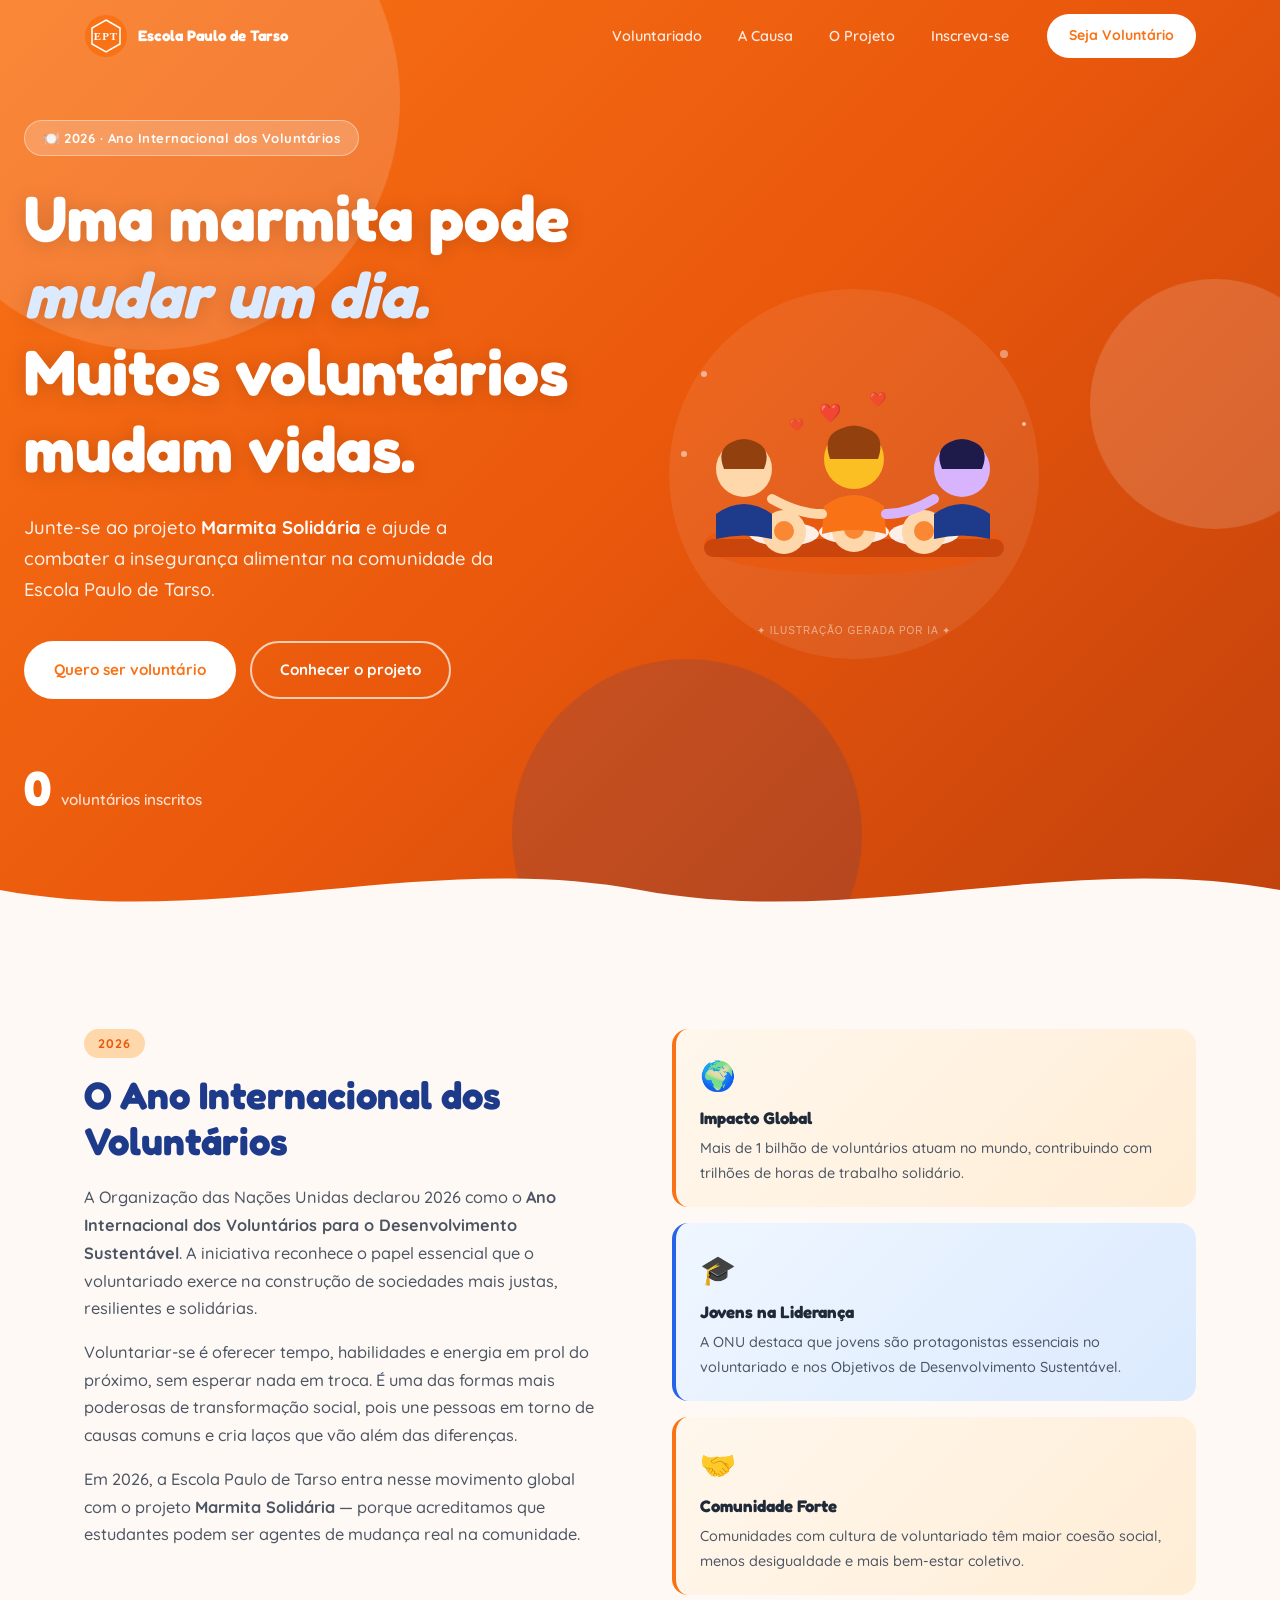
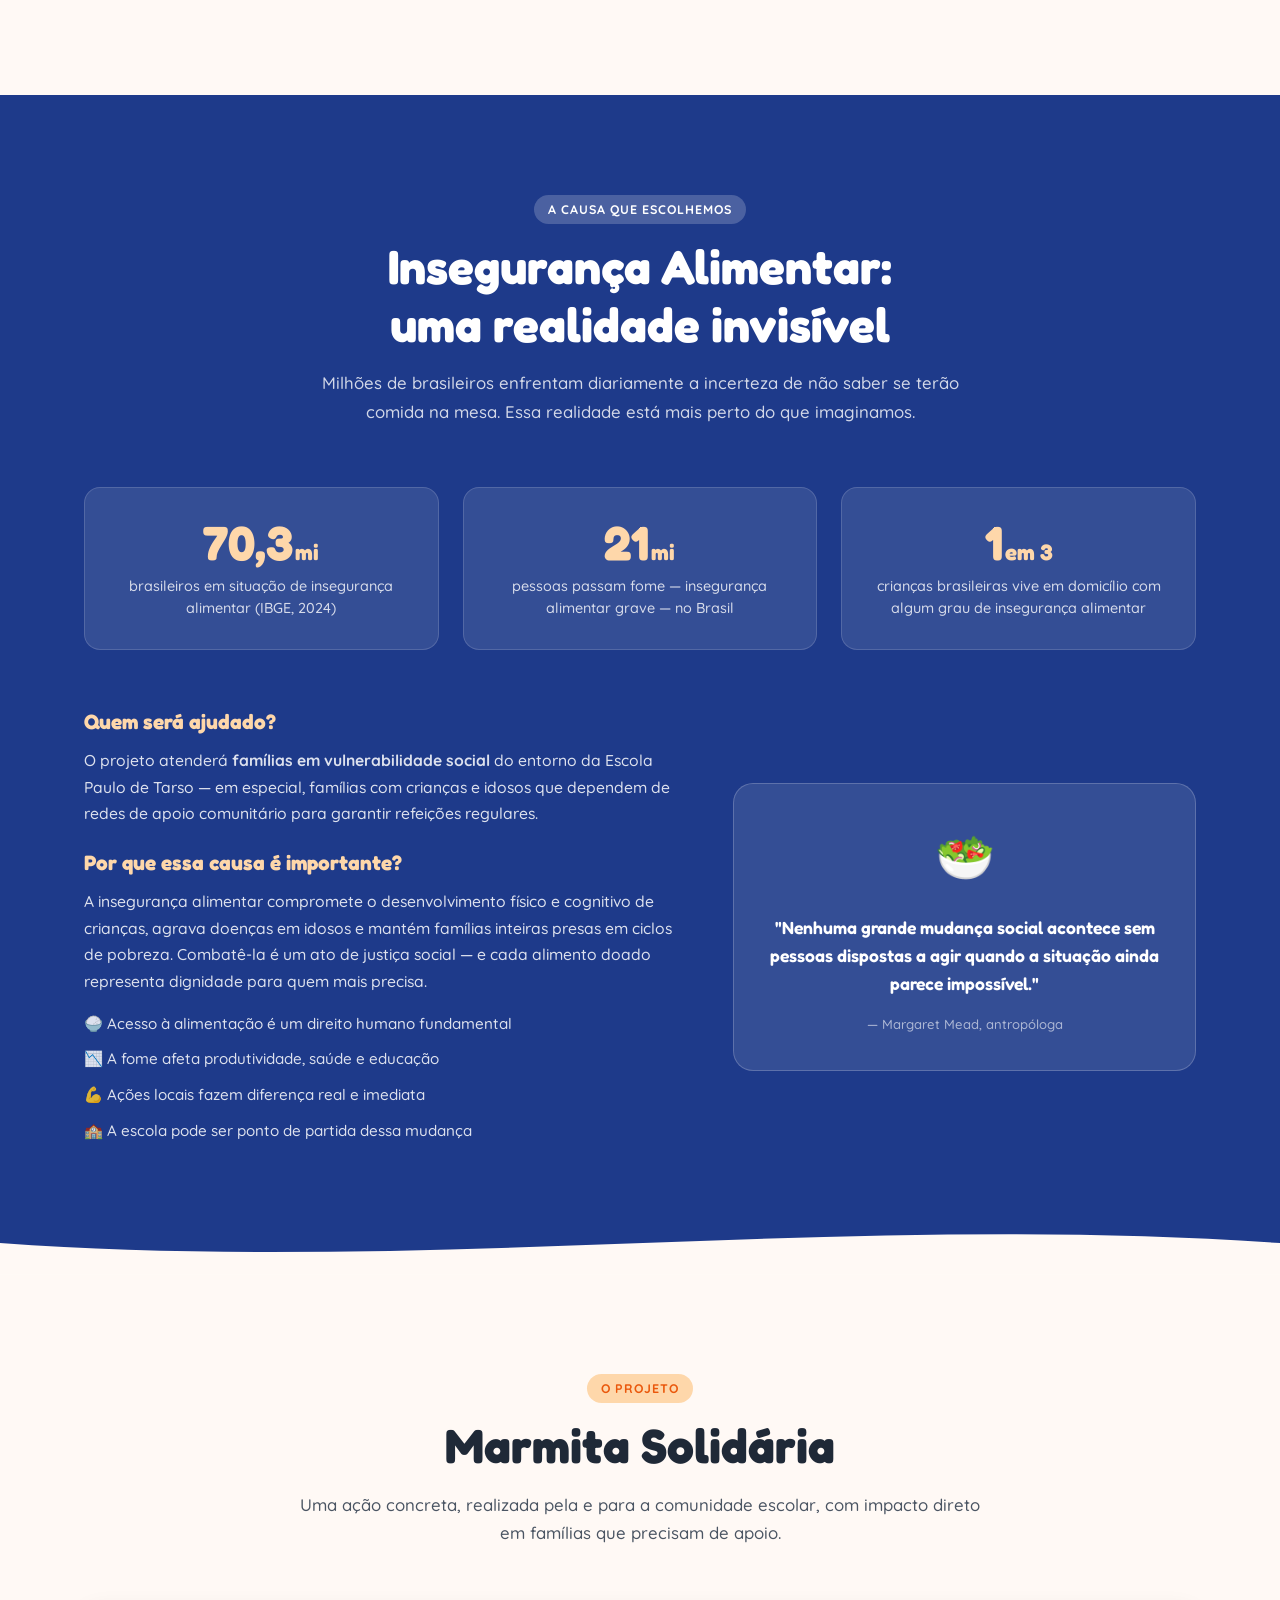
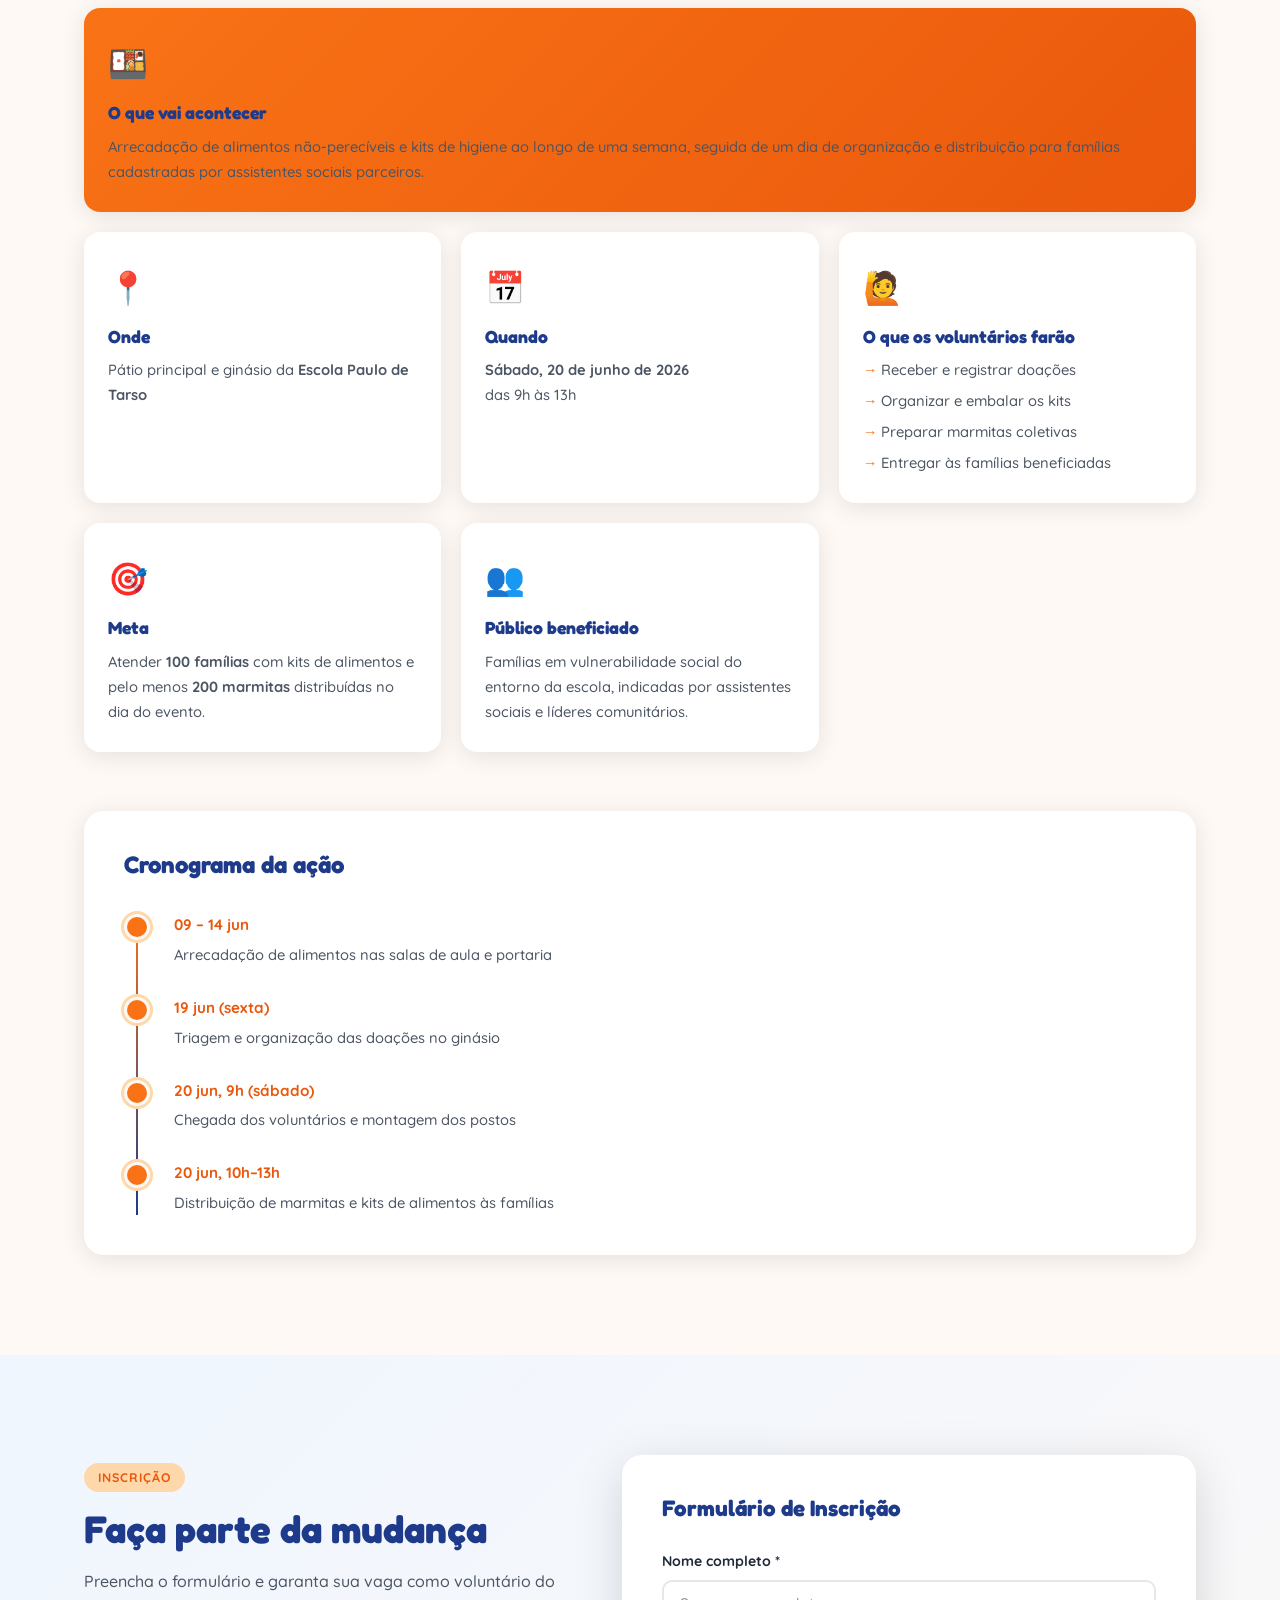
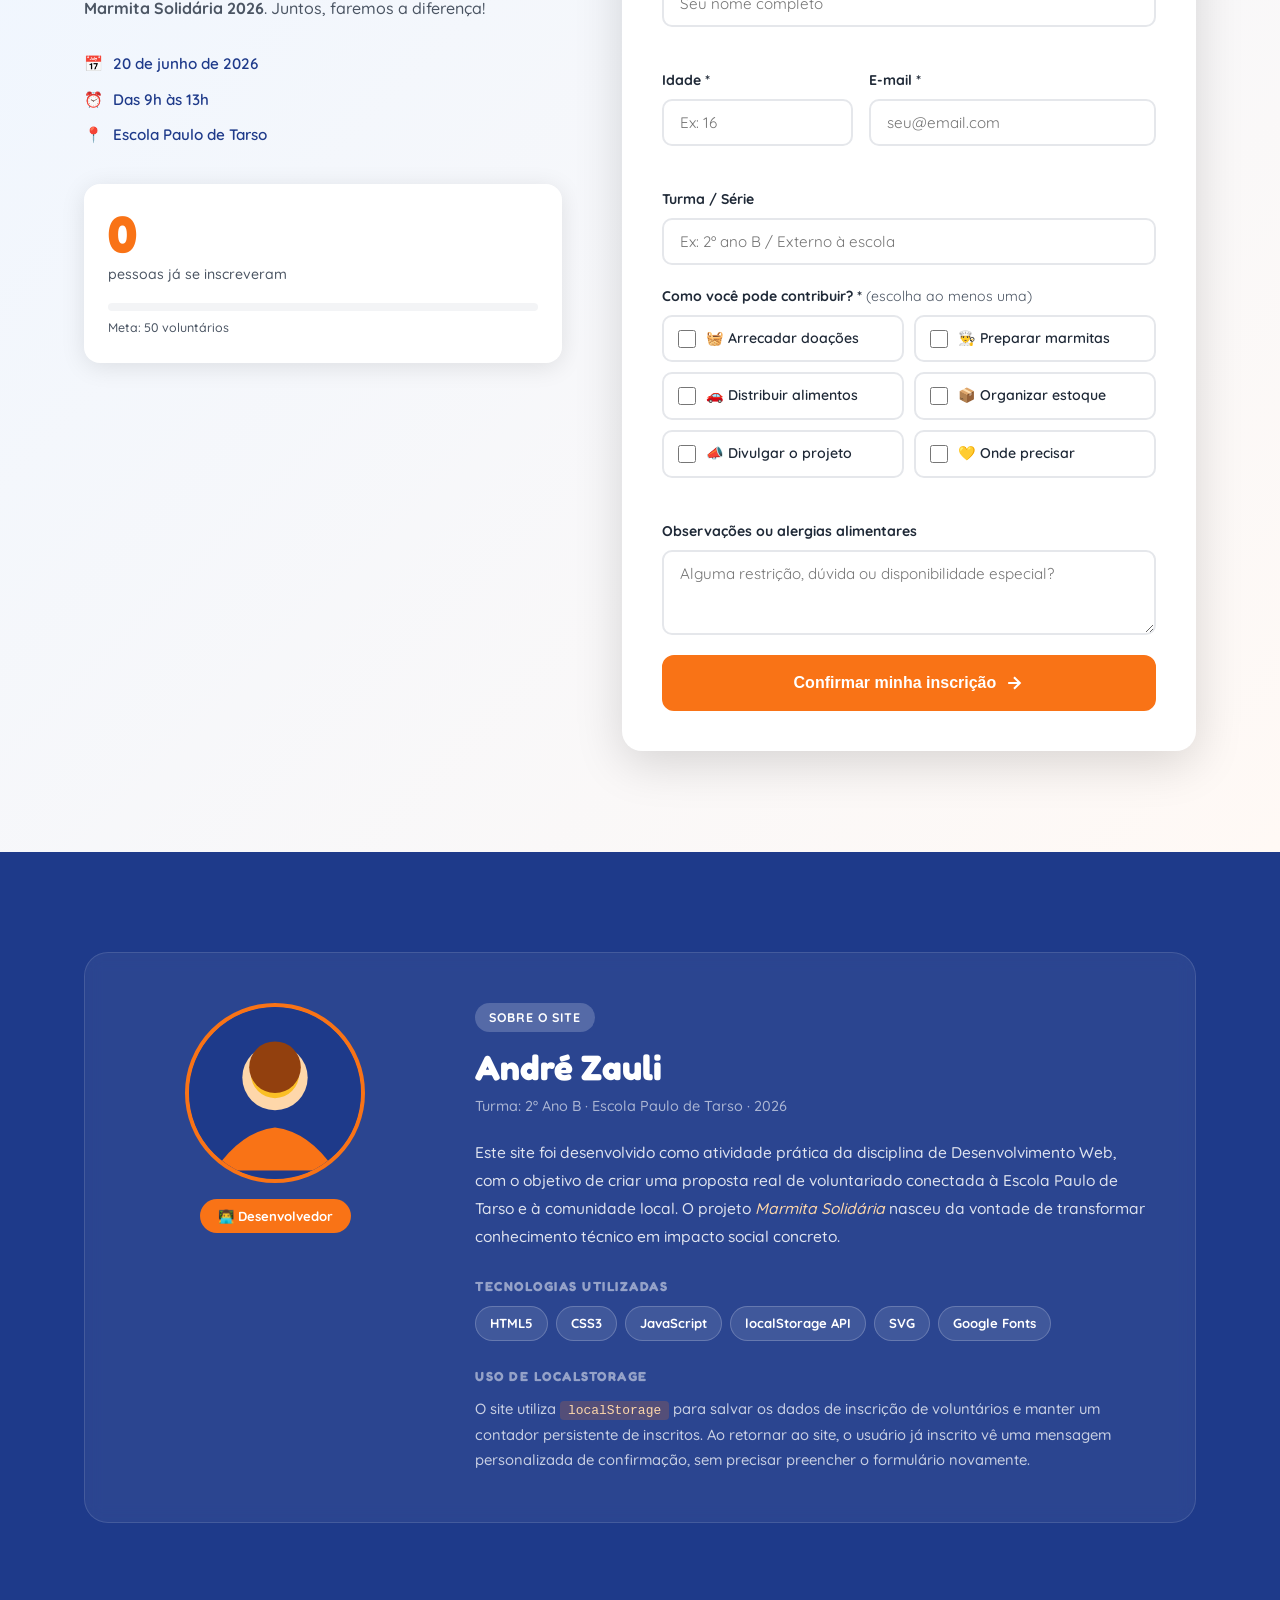
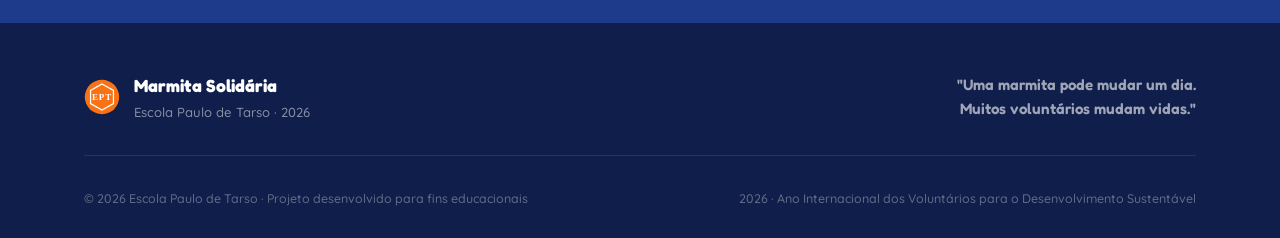
==== commit 050d1cf8: "alterações 1.0" ====
--- a/atividade_felipe/index.html
+++ b/atividade_felipe/index.html
@@ -6,7 +6,7 @@
   <title>Marmita Solidária · Escola Paulo de Tarso</title>
   <link rel="preconnect" href="https://fonts.googleapis.com" />
   <link rel="preconnect" href="https://fonts.gstatic.com" crossorigin />
-  <link href="https://fonts.googleapis.com/css2?family=Playfair+Display:ital,wght@0,700;0,900;1,400&family=Nunito+Sans:wght@300;400;600;700;800&display=swap" rel="stylesheet" />
+  <link href="https://fonts.googleapis.com/css2?family=Fredoka:wght@300;400;500;600;700;800&family=Quicksand:wght@400;500;600;700&display=swap" rel="stylesheet" />
   <link rel="stylesheet" href="style.css" />
 </head>
 <body>
--- a/atividade_felipe/style.css
+++ b/atividade_felipe/style.css
@@ -41,18 +41,20 @@
 }
 
 body {
-  font-family: 'Nunito Sans', sans-serif;
+  font-family: 'Quicksand', sans-serif;
   color: var(--gray-800);
   background: var(--warm-bg);
   line-height: 1.7;
   overflow-x: hidden;
   -webkit-font-smoothing: antialiased;
   -moz-osx-font-smoothing: grayscale;
+  font-weight: 500;
 }
 
 h1, h2, h3, h4 {
-  font-family: 'Playfair Display', Georgia, serif;
+  font-family: 'Fredoka', sans-serif;
   line-height: 1.2;
+  font-weight: 700;
 }
 
 a { text-decoration: none; color: inherit; }
@@ -107,7 +109,7 @@
   display: flex;
   align-items: center;
   gap: 10px;
-  font-family: 'Playfair Display', serif;
+  font-family: 'Fredoka', sans-serif;
   font-weight: 700;
   font-size: 0.95rem;
   color: var(--white);
@@ -312,9 +314,9 @@
 }
 
 .counter-num {
-  font-family: 'Playfair Display', serif;
+  font-family: 'Fredoka', sans-serif;
   font-size: 3rem;
-  font-weight: 900;
+  font-weight: 800;
   color: var(--white);
 }
 
@@ -519,9 +521,9 @@
 }
 
 .stat-num {
-  font-family: 'Playfair Display', serif;
+  font-family: 'Fredoka', sans-serif;
   font-size: 3rem;
-  font-weight: 900;
+  font-weight: 800;
   color: var(--orange-lt);
   line-height: 1;
   margin-bottom: 10px;
@@ -585,9 +587,9 @@
 
 blockquote {
   color: var(--white);
-  font-family: 'Playfair Display', serif;
+  font-family: 'Fredoka', sans-serif;
   font-size: 1.1rem;
-  font-style: italic;
+  font-weight: 600;
   line-height: 1.6;
   margin-bottom: 12px;
 }
@@ -781,9 +783,9 @@
 }
 
 .vc-num {
-  font-family: 'Playfair Display', serif;
+  font-family: 'Fredoka', sans-serif;
   font-size: 3.2rem;
-  font-weight: 900;
+  font-weight: 800;
   color: var(--orange);
   line-height: 1;
 }
@@ -1090,7 +1092,7 @@
 
 .footer-brand strong {
   color: var(--white);
-  font-family: 'Playfair Display', serif;
+  font-family: 'Fredoka', sans-serif;
   font-size: 1.1rem;
 }
 
@@ -1100,8 +1102,9 @@
 }
 
 .footer-slogan {
-  font-family: 'Playfair Display', serif;
-  font-style: italic;
+  font-family: 'Fredoka', sans-serif;
+  font-style: normal;
+  font-weight: 600;
   color: rgba(255,255,255,0.6);
   font-size: 0.95rem;
   text-align: right;
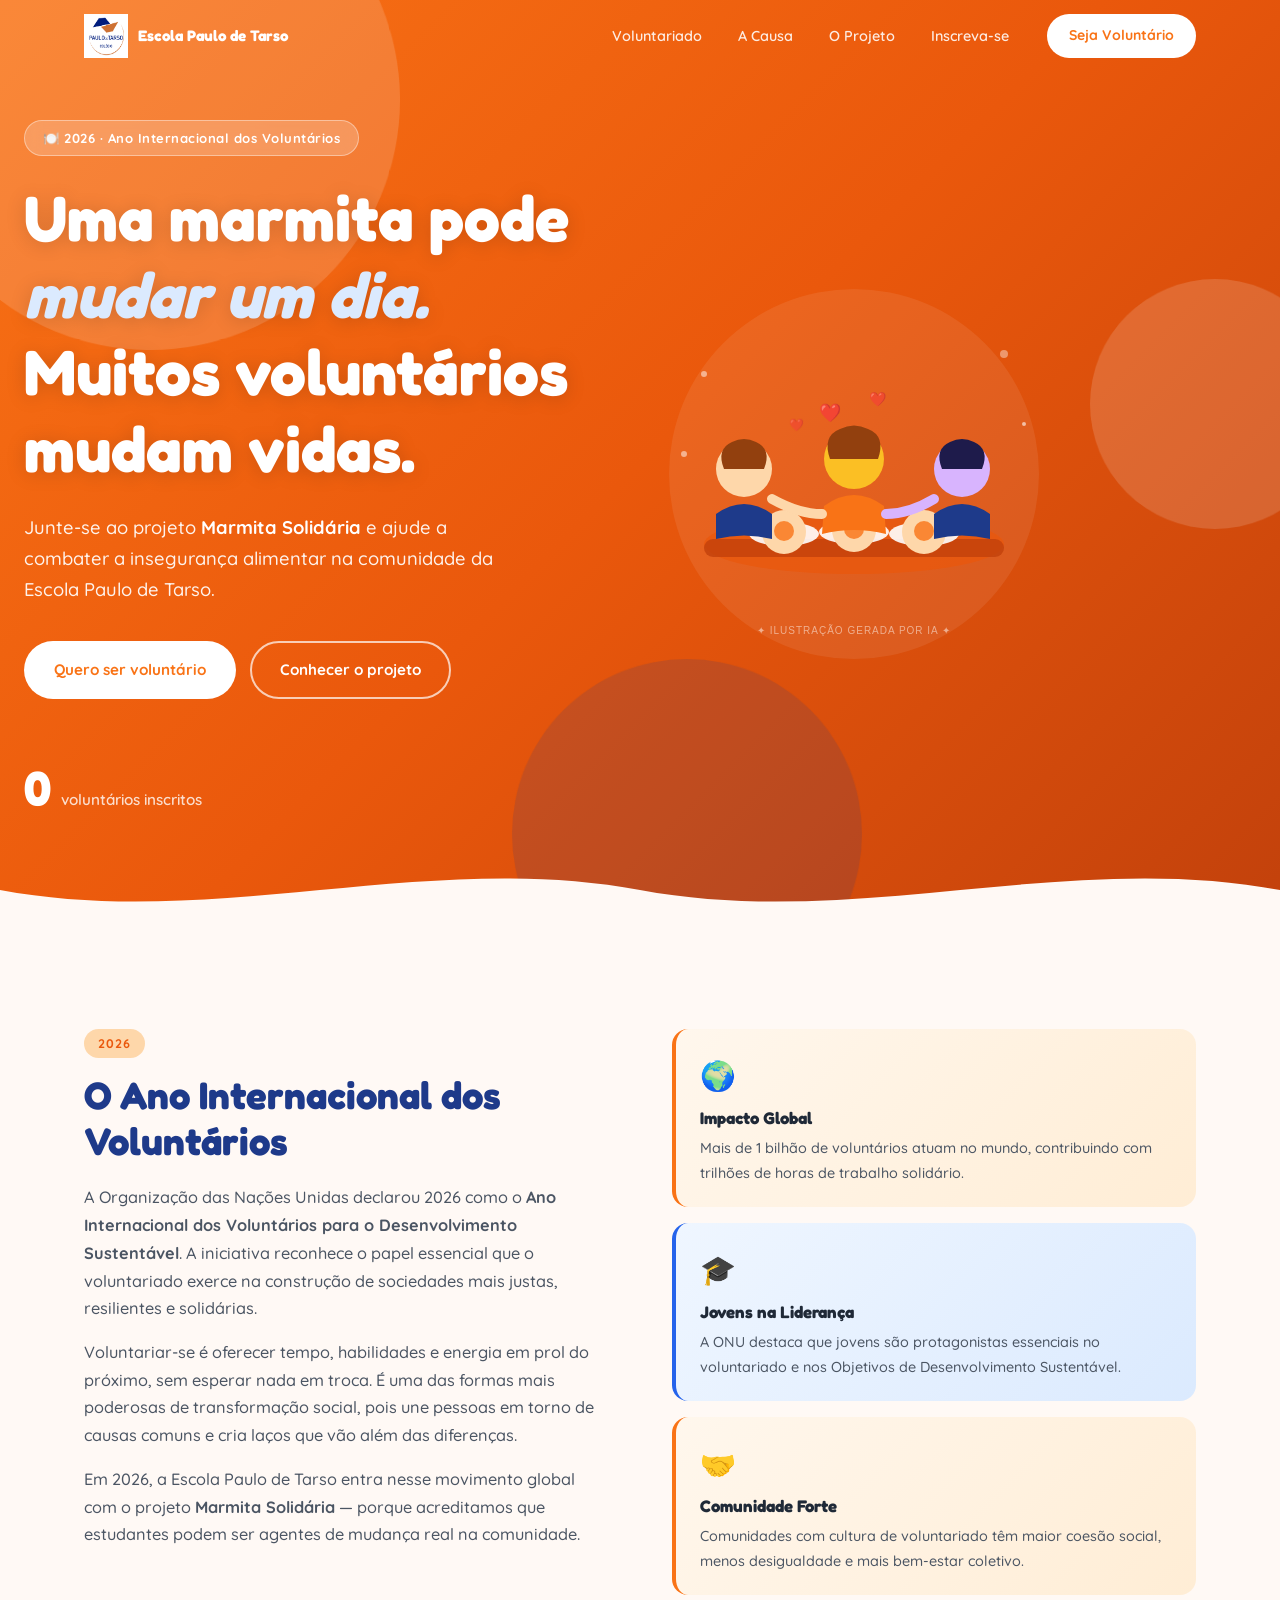
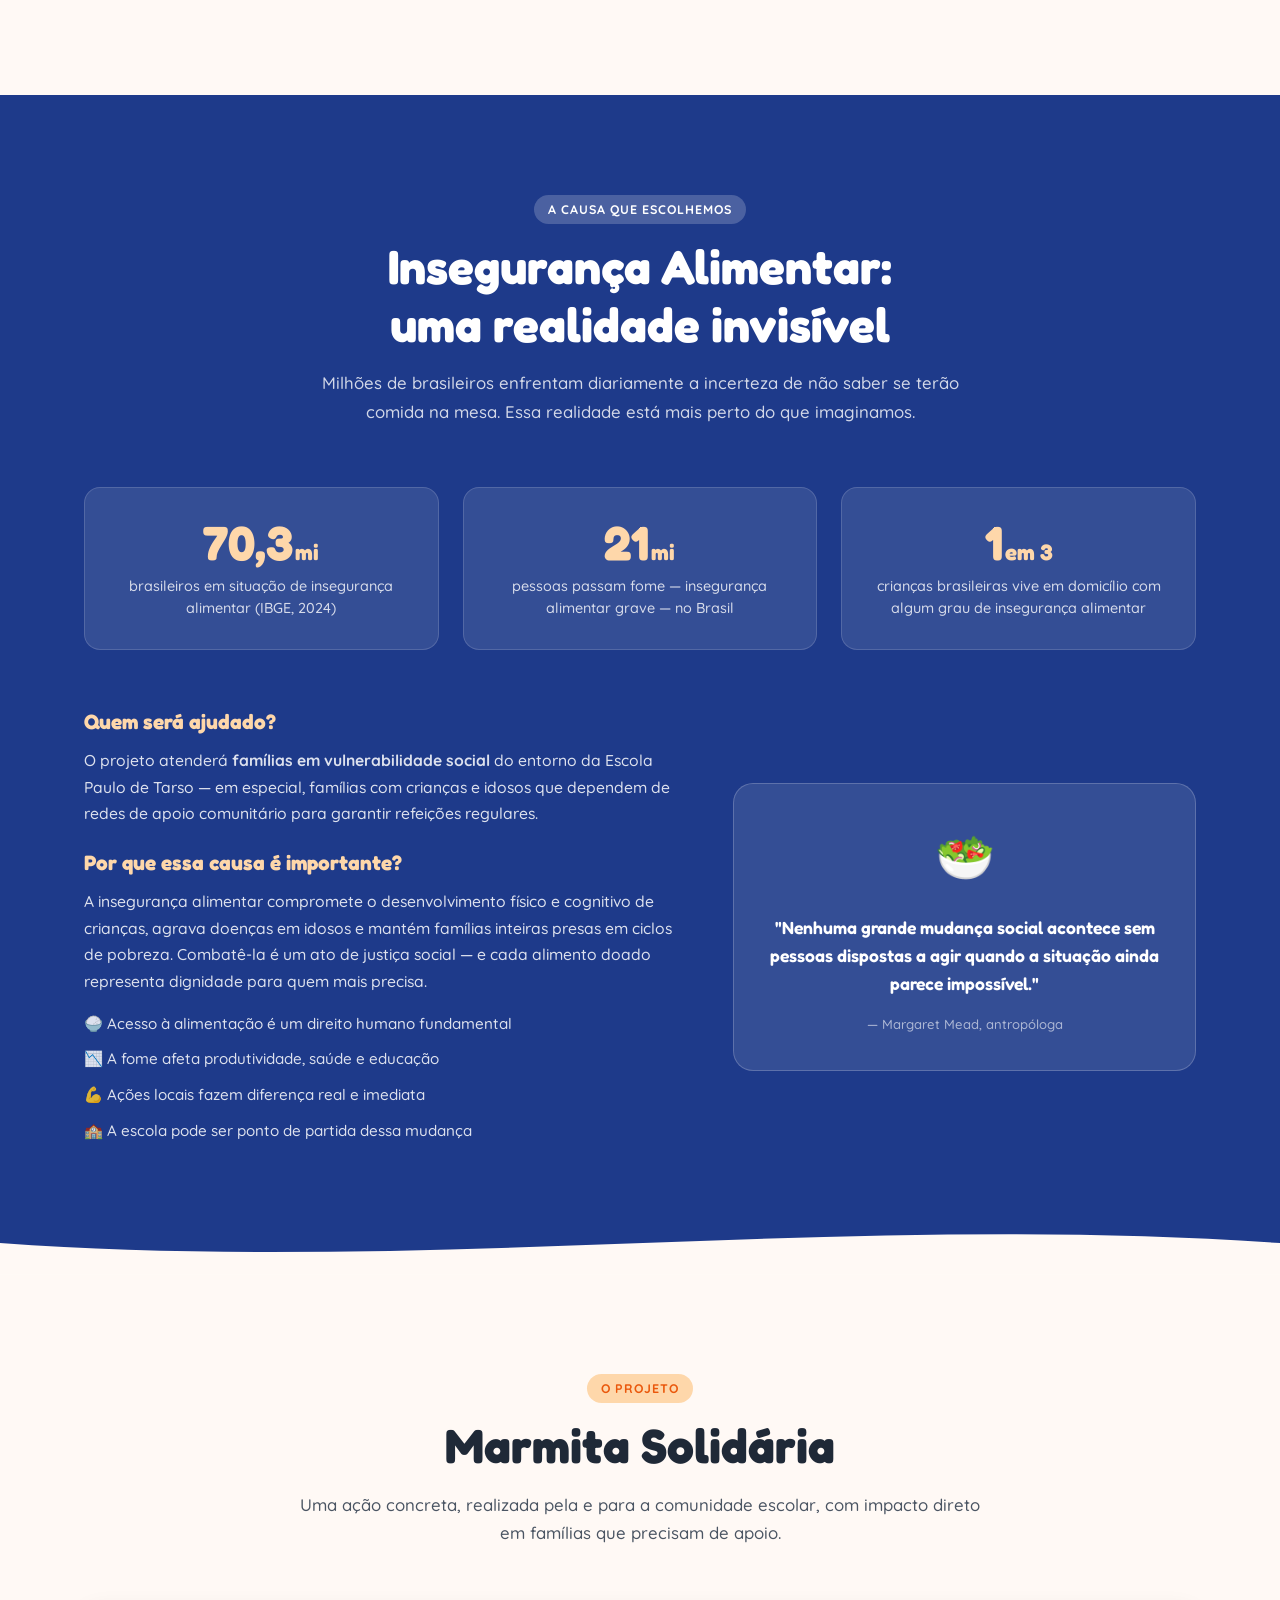
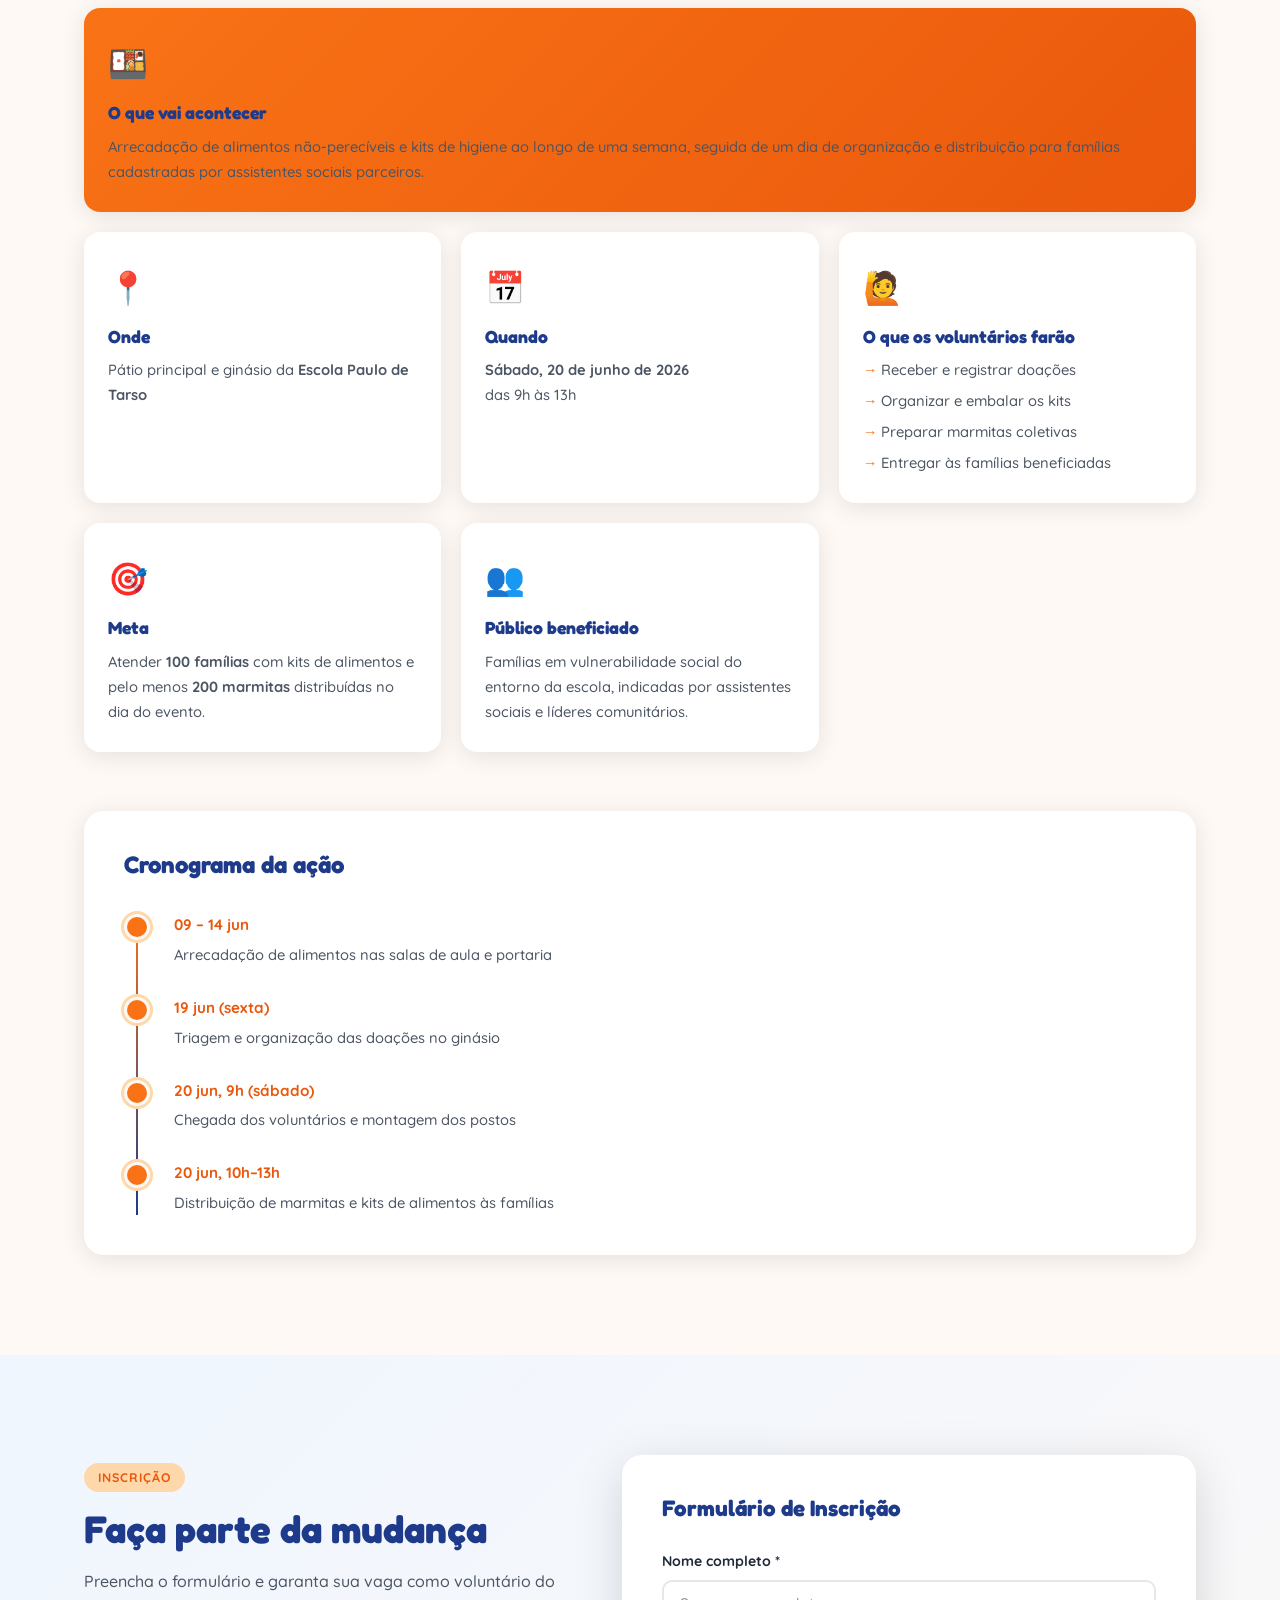
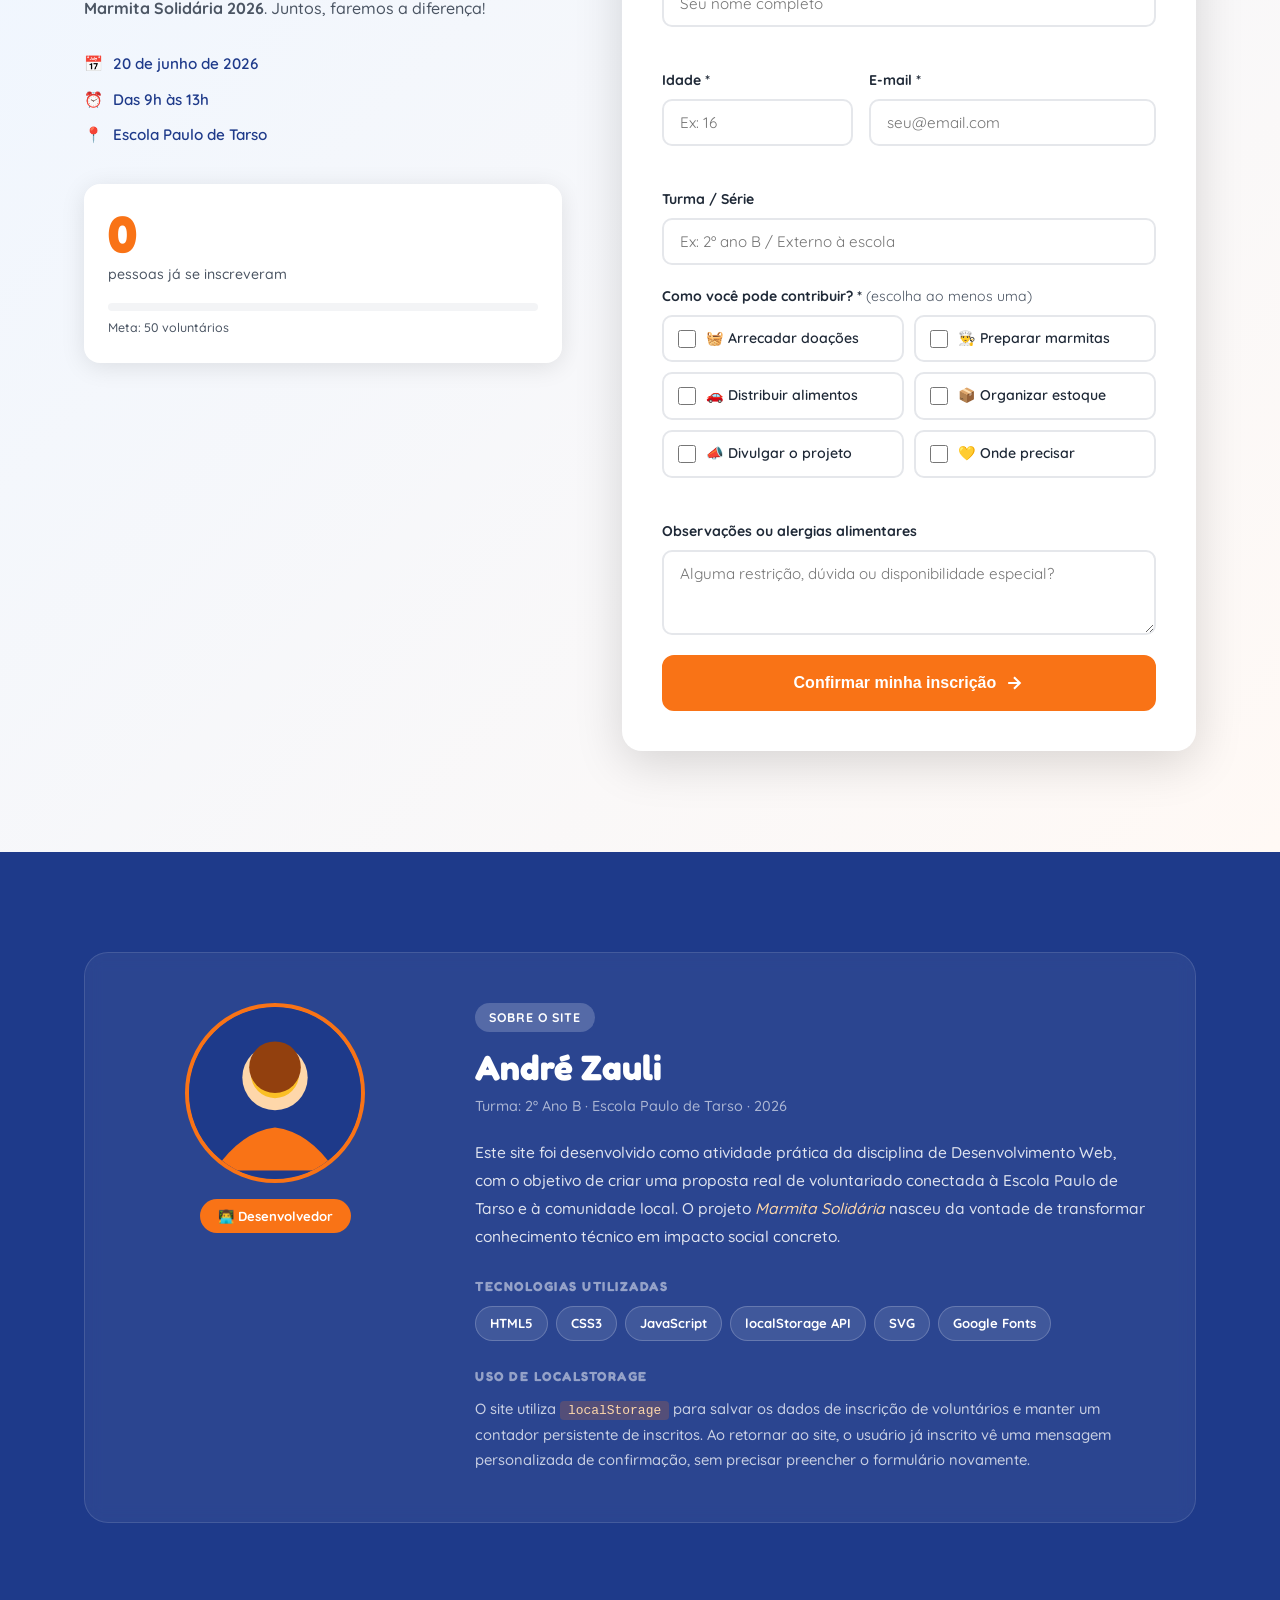
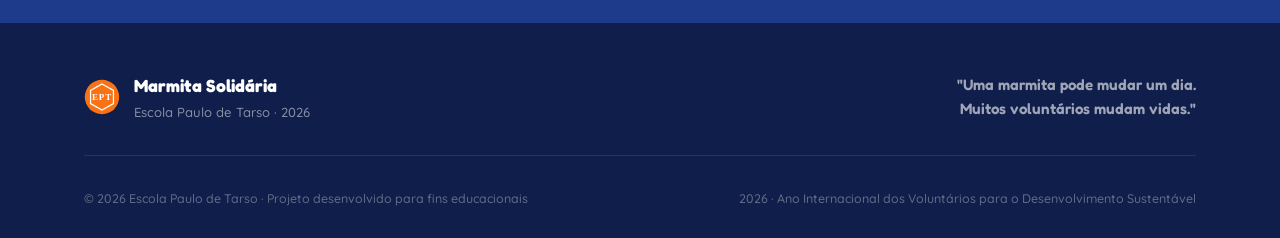
==== commit 84daa018: "adição de logo e finalização do projeto" ====
--- a/atividade_felipe/index.html
+++ b/atividade_felipe/index.html
@@ -15,11 +15,7 @@
   <nav id="navbar">
     <div class="nav-container">
       <a href="#hero" class="nav-logo">
-        <svg width="44" height="44" viewBox="0 0 44 44" xmlns="http://www.w3.org/2000/svg">
-          <circle cx="22" cy="22" r="21" fill="#F97316"/>
-          <path d="M22 6 L36 14 L36 30 L22 38 L8 30 L8 14 Z" fill="none" stroke="#fff" stroke-width="1.5"/>
-          <text x="22" y="26" text-anchor="middle" font-family="serif" font-weight="900" font-size="11" fill="#fff" letter-spacing="1">EPT</text>
-        </svg>
+        <img src="../fotos/logo colegio.png" alt="Logo Colégio Paulo de Tarso" width="44" height="44">
         <span>Escola Paulo de Tarso</span>
       </a>
       <ul class="nav-links" id="navLinks">
